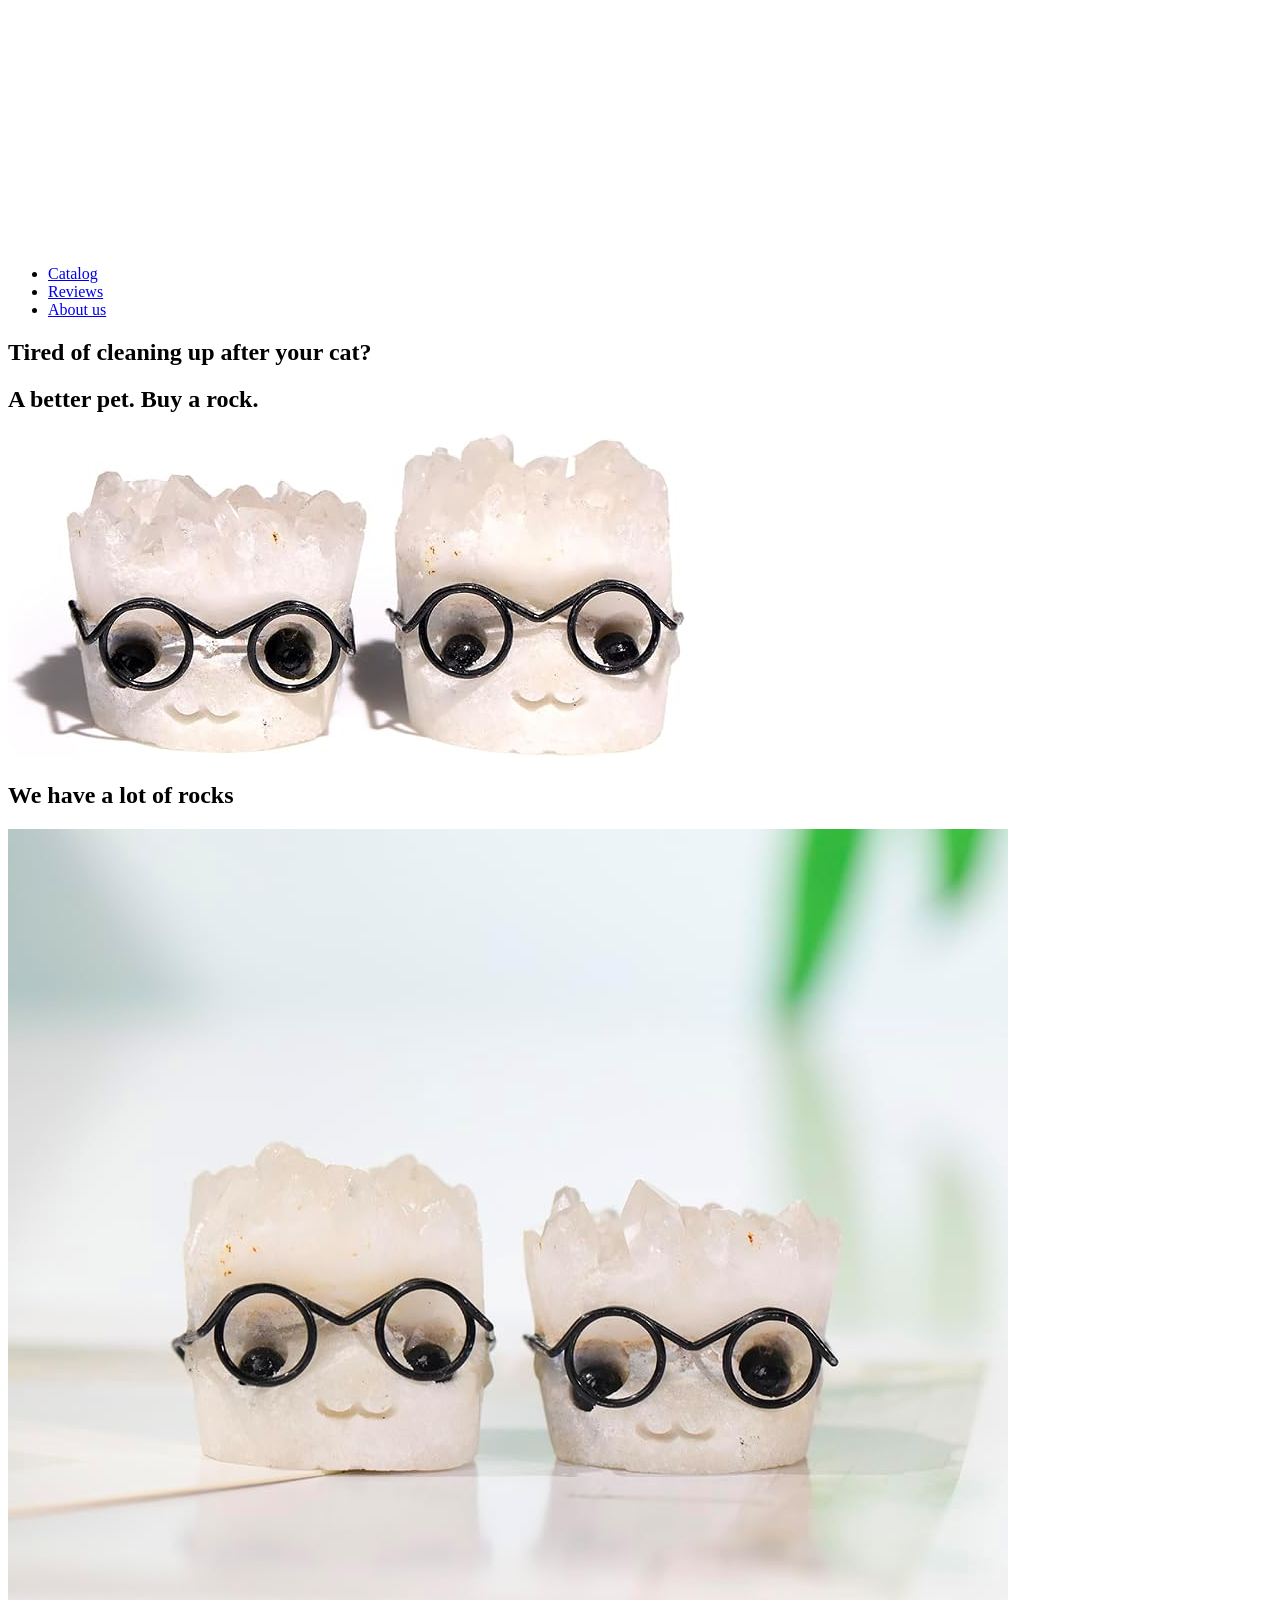
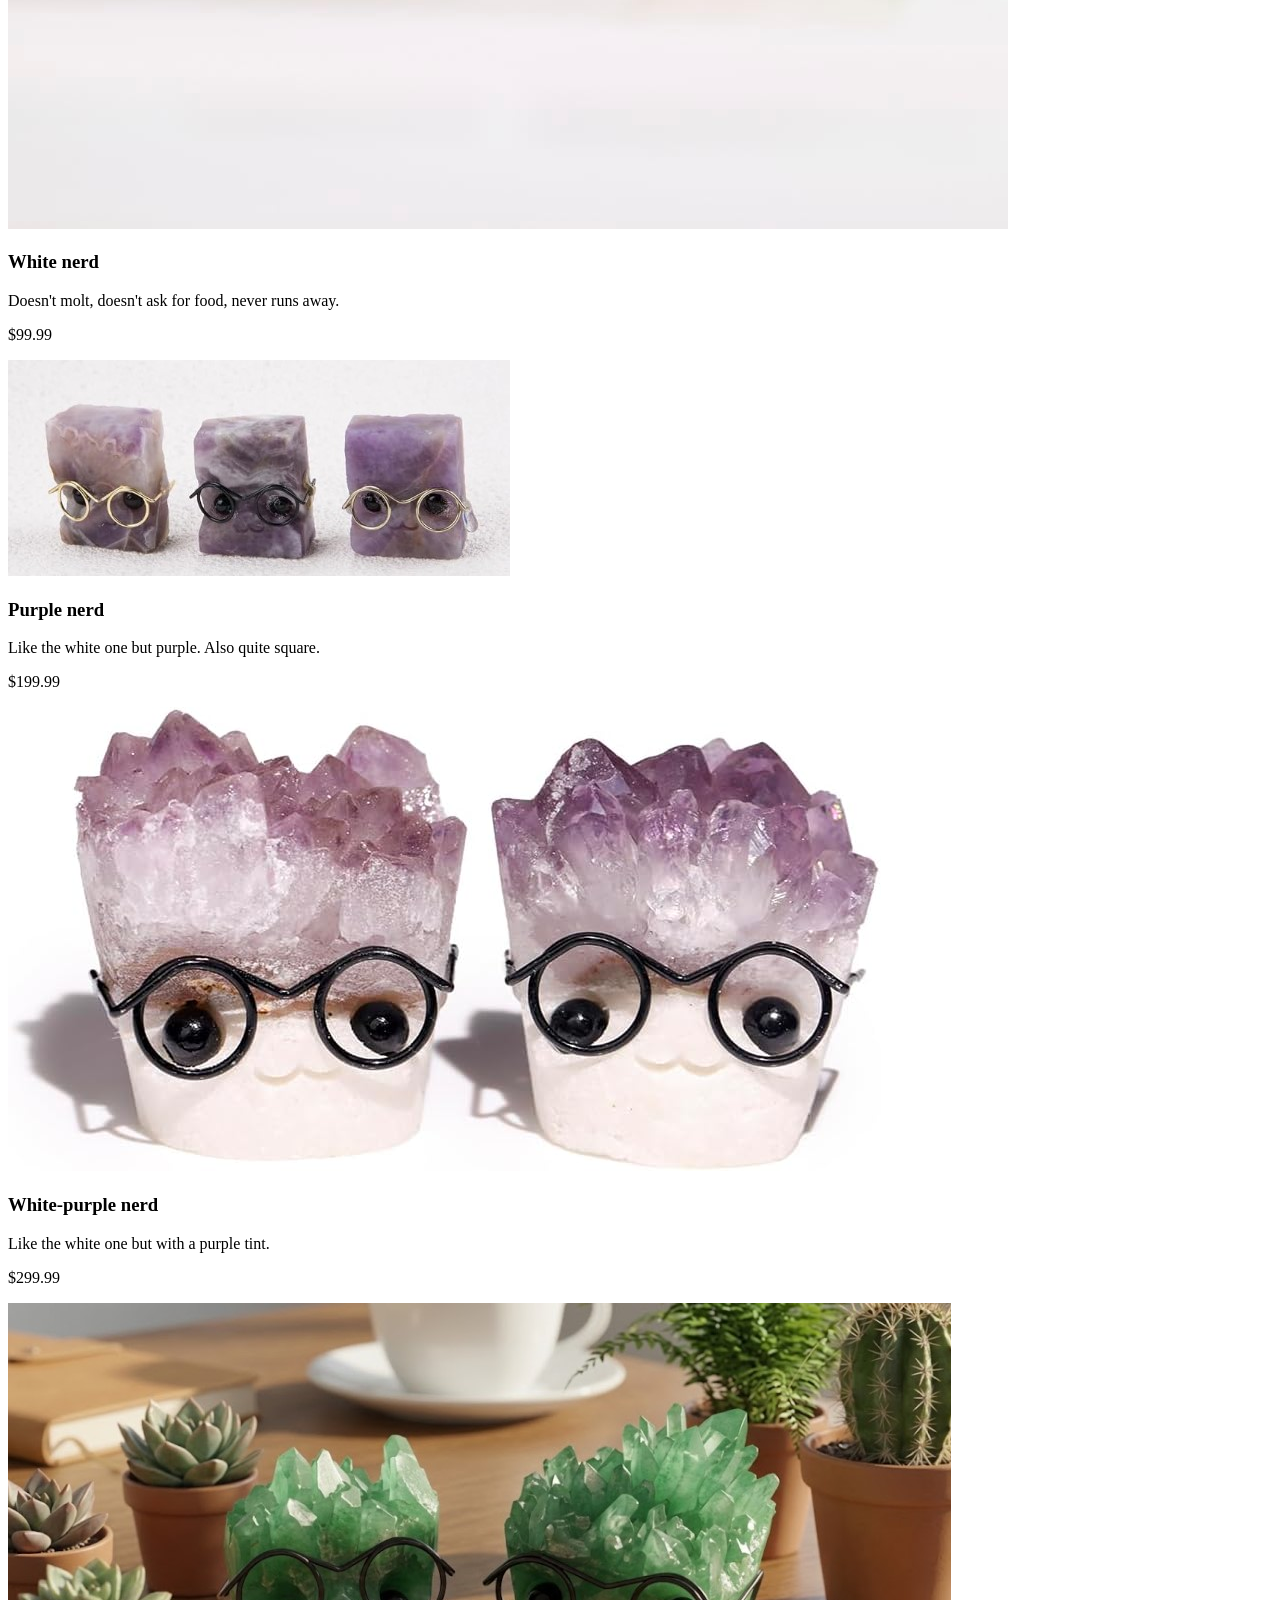
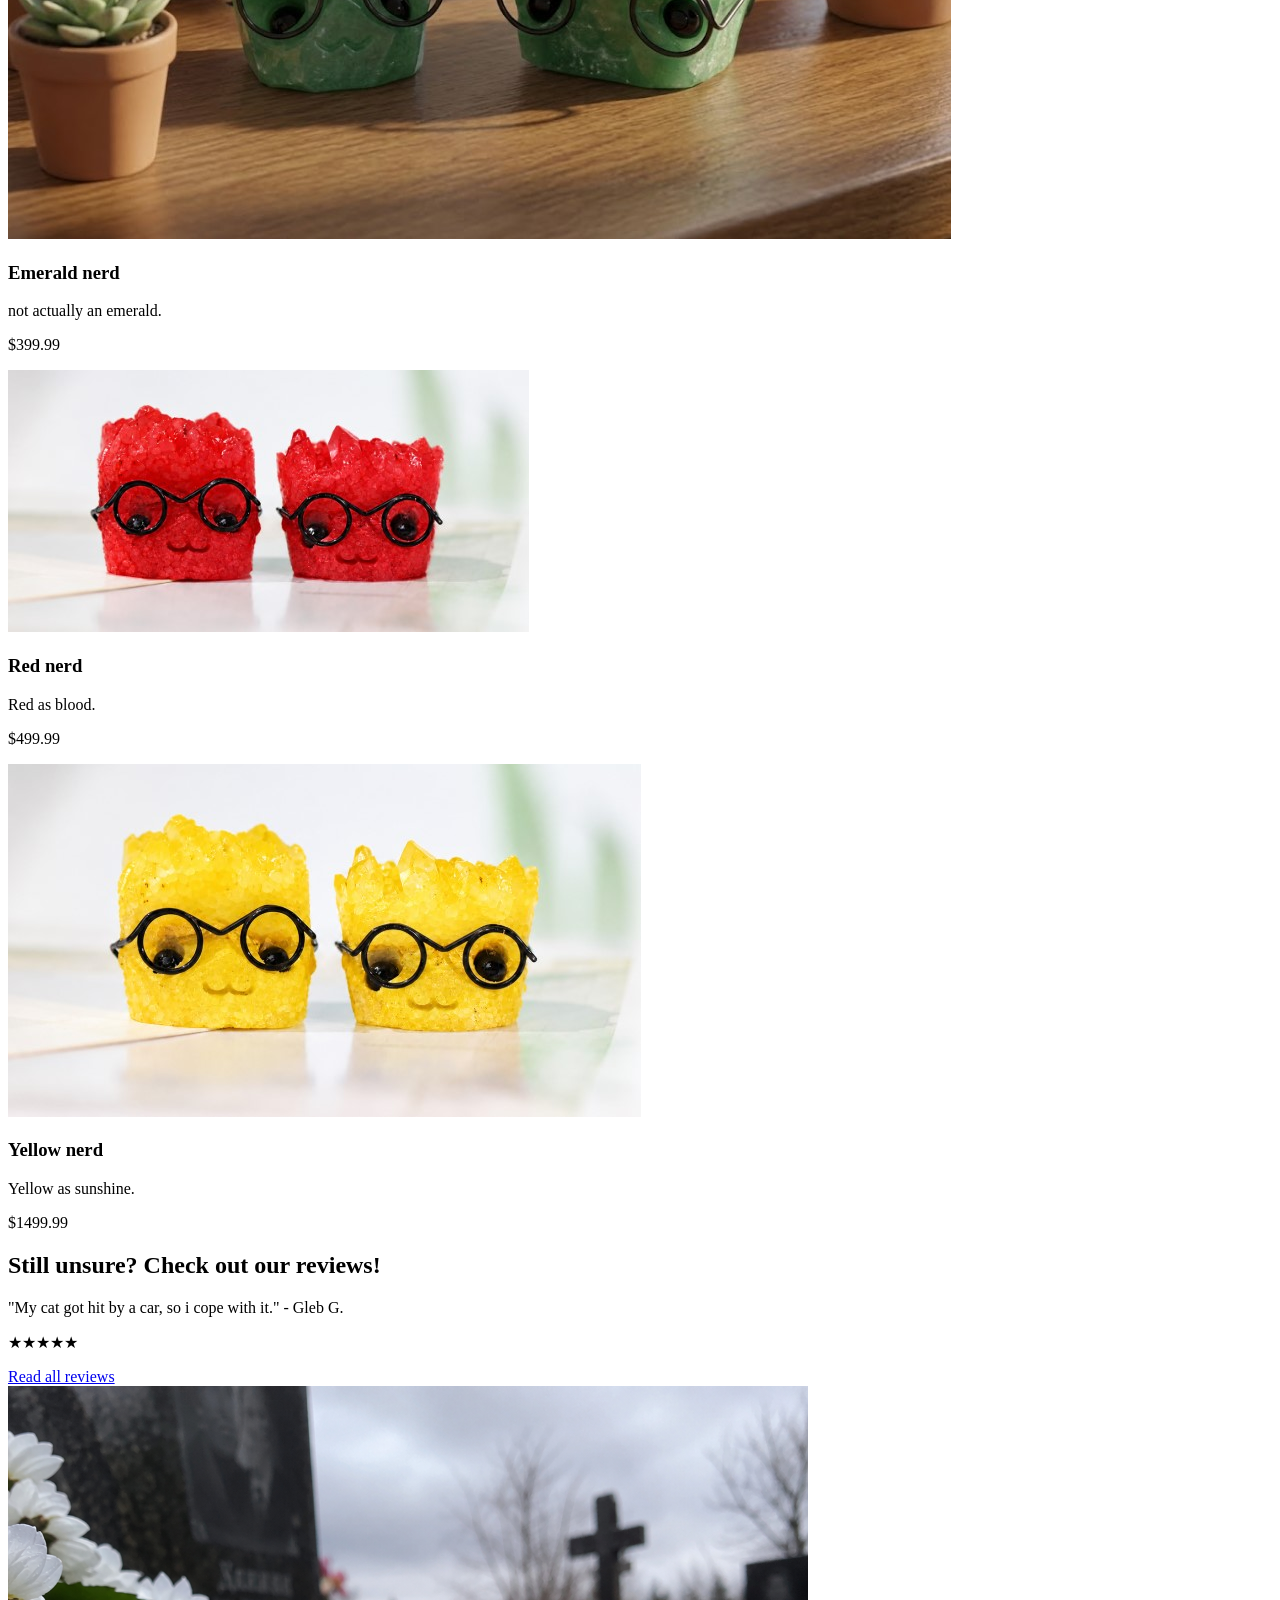
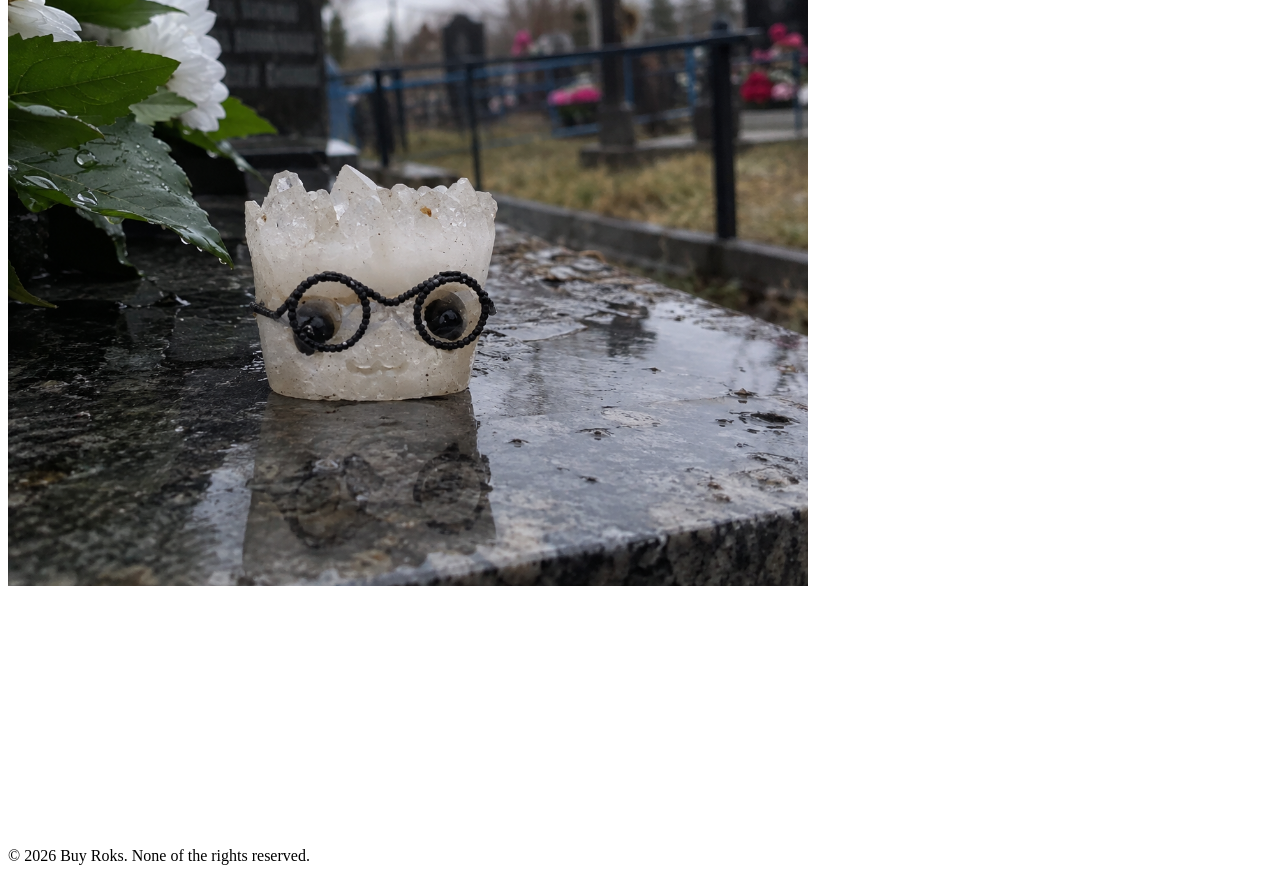
==== index.html @ 012e2db3 "Made index.html suitable for diffrent screen sizes" ====
<!DOCTYPE html>
<html lang="en">
<head>
  <meta charset="UTF-8">
  <meta name="viewport" content="width=device-width, initial-scale=1.0">
  <title>Catalog</title>
  <link rel="icon" type="image/png" href="images/logo.png">
  <link rel="stylesheet" href="css/style.css">
  <link rel="stylesheet" href="css/responsive.css">
</head>
<body>


  <header>
    <img src="images/logo.png" alt="Buy Rocks" class="logo" width="340" height="237">
    <nav>
      <ul>
        <li><a href="index.html" aria-current="page">Catalog</a></li>
        <li><a href="reviews.html">Reviews</a></li>
        <li><a href="about.html">About us</a></li>
      </ul>
    </nav>
  </header>

<main>
  <section class="hero">
  <div class="hero-text">
    
    <h1>Tired of cleaning up after your cat?</h1>  
    <h2>A better pet. Buy a rock.</h2>
  </div>
  <img src="images/1.jpg" alt="Large decorative stone on display" class="hero-photo" width="679" height="325">
</section>


<section class="catalog">

  <h2>We have a lot of rocks</h2>

  <div class="catalog-grid">

    <article class="product-card">
      <img src="images/rock-1.jpg" alt="White rock" class="product-photo" width="1000" height="1000">
      <h3>White nerd</h3>
      <p>Doesn't molt, doesn't ask for food, never runs away.</p>
      <p class="price">$99.99</p>
    </article>

    <article class="product-card">
      <img src="images/rock-2.jpg" alt="Purple rock" class="product-photo" width="502" height="216">
      <h3>Purple nerd</h3>
      <p>Like the white one but purple. Also quite square.</p>
      <p class="price">$199.99</p>
    </article>

    <article class="product-card">
      <img src="images/rock-3.jpg" alt="White-purple rock" class="product-photo" width="873" height="464">
      <h3>White-purple nerd</h3>
      <p>Like the white one but with a purple tint.</p>
      <p class="price">$299.99</p>
    </article>

    <article class="product-card">
      <img src="images/rock-4.jpg" alt="Emerald rock" class="product-photo" width="943" height="536">
      <h3>Emerald nerd</h3>
      <p>not actually an emerald.</p>
      <p class="price">$399.99</p>
    </article>

    <article class="product-card">
      <img src="images/rock-5.jpg" alt="Red rock" class="product-photo" width="521" height="262">
      <h3>Red nerd</h3>
      <p>Red as blood.</p>
      <p class="price">$499.99</p>
    </article>

    <article class="product-card">
      <img src="images/rock-6.jpg" alt="Yellow rock" class="product-photo" width="633" height="353">
      <h3>Yellow nerd</h3>
      <p>Yellow as sunshine.</p>
      <p class="price">$1499.99</p>
    </article>

  </div>
</section>


<section class="reviews-teaser">
  <div class="reviews-teaser-text">
    <h2>Still unsure? Check out our reviews!</h2>

    <p class="quote">"My cat got hit by a car, so i cope with it." - Gleb G.</p>
    <p class="stars">★★★★★</p>

    <a href="reviews.html" class="btn">Read all reviews</a>
  </div>

  <img src="images/customer.jpg" alt="Happy (kinda) customer holding a rock" class="reviews-teaser-photo" width="800" height="800">
</section>
</main>

<footer>
  <img src="images/logo.png" alt="Buy Roks" class="footer-logo" width="340" height="237">
    
  <p class="copyright">© 2026 Buy Roks. None of the rights reserved.</p>
</footer>
</body>
</html>
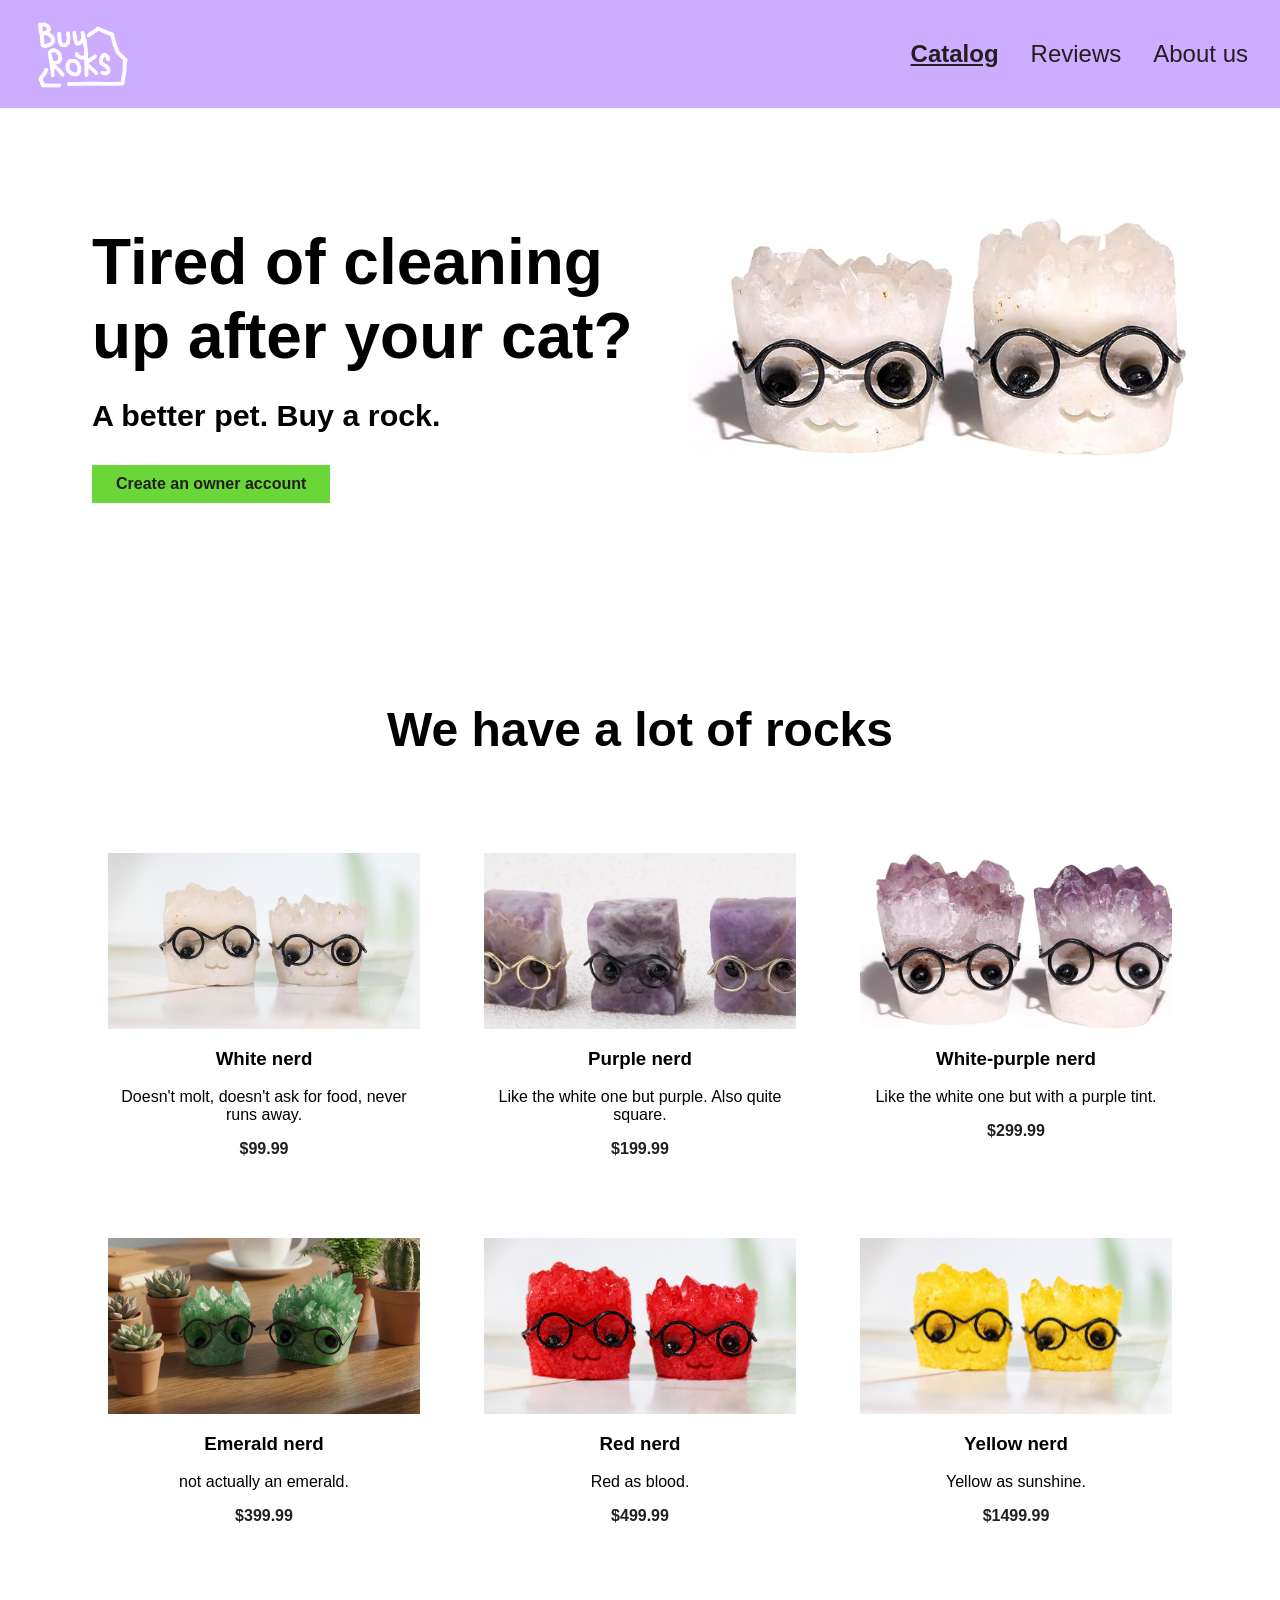
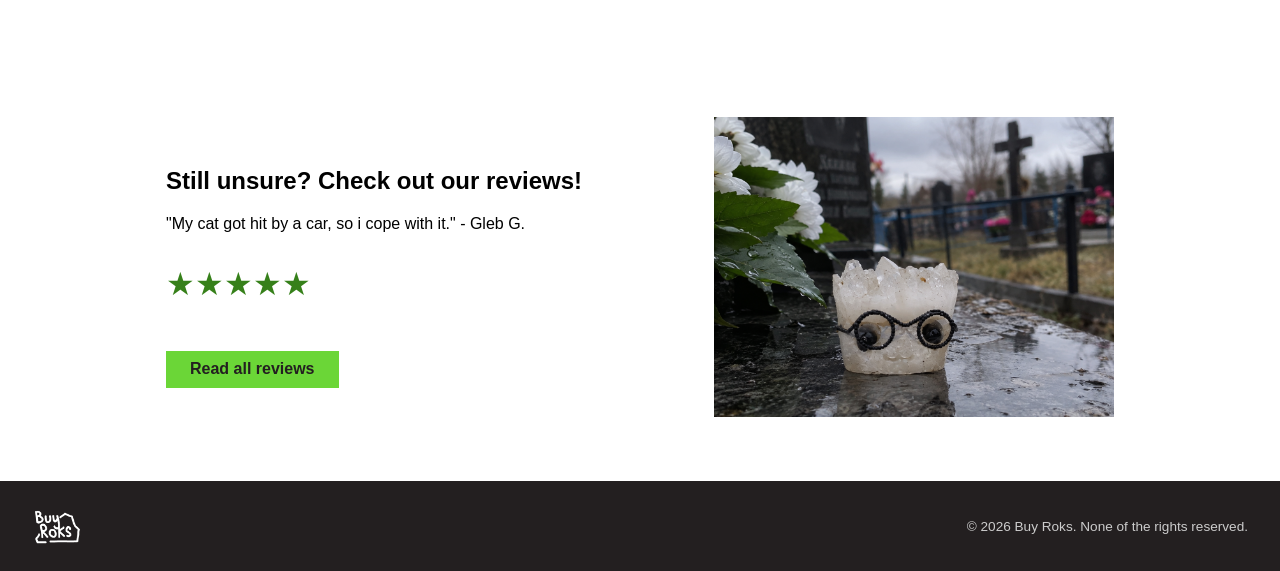
==== commit eab16066: "Added registration page" ====
--- a/index.html
+++ b/index.html
@@ -28,6 +28,7 @@
     
     <h1>Tired of cleaning up after your cat?</h1>  
     <h2>A better pet. Buy a rock.</h2>
+    <a href="register.html" class="btn">Create an owner account</a>
   </div>
   <img src="images/1.jpg" alt="Large decorative stone on display" class="hero-photo" width="679" height="325">
 </section>
--- a/css/style.css
+++ b/css/style.css
@@ -0,0 +1,483 @@
+@import url('https://fonts.googleapis.com/css2?family=Poppins:wght@400;500;600&display=swap');
+
+* {
+  box-sizing: border-box;
+}
+
+body {
+  margin: 0;
+  font-family: 'Poppins', sans-serif;
+}
+
+a:focus-visible,
+button:focus-visible,
+input:focus-visible,
+select:focus-visible,
+textarea:focus-visible,
+summary:focus-visible {
+  outline: 3px solid #231f20;
+  outline-offset: 3px;
+}
+
+img {
+  display: block;
+  max-width: 100%;
+  height: auto;
+}
+
+/* ===== Header / navigation (shared, mobile-first) ===== */
+header {
+  font-size: 1.5rem;
+  background-color: #ccadff;
+  padding: 1rem 2rem;
+  font-family: 'Poppins', sans-serif;
+  display: flex;
+  flex-direction: column;
+  flex-wrap: wrap;
+  justify-content: space-between;
+  align-items: flex-start;
+  z-index: 1000;
+}
+
+.logo {
+  height: 70px;
+  width: auto;
+}
+
+nav ul {
+  display: flex;
+  flex-direction: column;
+  list-style: none;
+  gap: 0.75rem;
+}
+
+nav a {
+  text-decoration: none;
+  color: #231f20;
+  font-weight: 500;
+}
+
+nav a:hover,
+nav a:focus {
+  color: #5a2ea6;
+  text-decoration: underline;
+}
+
+nav a.current,
+nav a[aria-current="page"] {
+  text-decoration: underline;
+  font-weight: 700;
+}
+
+/* ===== Hero (index.html) ===== */
+.hero {
+  display: flex;
+  flex-direction: column;
+  text-align: center;
+  align-items: center;
+  justify-content: center;
+  gap: 3rem;
+  max-width: 1160px;
+  margin-inline: auto;
+  padding: 4rem 2rem;
+}
+
+.hero > * {
+  min-width: 0;
+}
+
+.hero-text h1 {
+  font-size: clamp(1.8rem, 5vw, 4rem);
+  margin-bottom: 1rem;
+}
+
+.hero-text h2 {
+  font-size: clamp(1.2rem, 3vw, 1.9rem);
+  margin-bottom: 1rem;
+}
+
+.hero-photo {
+  flex: 1;
+  width: 100%;
+  max-width: 500px;
+  border-radius: 12px;
+}
+
+/* ===== Catalog (index.html) ===== */
+.catalog {
+  max-width: 1160px;
+  margin-inline: auto;
+  padding: 2rem;
+  margin-top: 4rem;
+}
+
+.catalog h2 {
+  text-align: center;
+  margin-bottom: 5rem;
+  font-size: clamp(1.8rem, 5vw, 3rem);
+}
+
+.catalog-grid {
+  display: grid;
+  grid-template-columns: 1fr;
+  gap: 2rem;
+  margin-top: 1rem;
+}
+
+.product-card {
+  background-color: #ffffff;
+  border-radius: 12px;
+  padding: 1rem;
+  text-align: center;
+}
+
+.product-photo {
+  width: 100%;
+  aspect-ratio: 16 / 9;
+  object-fit: cover;
+}
+
+.price {
+  font-weight: 600;
+  color: #231f20;
+}
+
+.buy-btn {
+  margin-top: 0.75rem;
+  padding: 0.6rem 1.5rem;
+  border: none;
+  background-color: #6bd637;
+  color: #231f20;
+  font-family: 'Poppins', sans-serif;
+  font-weight: 600;
+  cursor: pointer;
+}
+
+.buy-btn:hover,
+.buy-btn:focus {
+  background-color: #5cc42e;
+}
+
+/* ===== Reviews teaser (index.html) ===== */
+.reviews-teaser {
+  display: flex;
+  flex-direction: column;
+  text-align: center;
+  align-items: center;
+  justify-content: center;
+  gap: 3rem;
+  max-width: 1160px;
+  margin-inline: auto;
+  padding: 4rem 2rem;
+  margin-top: 4rem;
+}
+
+.reviews-teaser-text {
+  flex: 1;
+  max-width: 500px;
+}
+
+.reviews-teaser-photo {
+  flex: 1;
+  width: 100%;
+  max-width: 400px;
+  height: 300px;
+  object-fit: cover;
+}
+
+.stars {
+  color: #36801a;
+  font-size: 2rem;
+}
+
+.btn {
+  display: inline-block;
+  margin-top: 1rem;
+  padding: 0.6rem 1.5rem;
+  background-color: #6bd637;
+  color: #231f20;
+  font-weight: 600;
+  text-decoration: none;
+}
+
+.btn:hover,
+.btn:focus {
+  background-color: #5cc42e;
+}
+
+/* ===== Footer (shared) ===== */
+footer {
+  display: flex;
+  flex-direction: column;
+  text-align: center;
+  align-items: center;
+  justify-content: space-between;
+  flex-wrap: wrap;
+  gap: 1rem;
+  background-color: #231f20;
+  color: #ffffff;
+  padding: 1.5rem 2rem;
+}
+
+.footer-logo {
+  height: 35px;
+  width: auto;
+}
+
+.copyright {
+  font-size: 0.85rem;
+  color: #cccccc;
+}
+
+/* demo-result.html: footer stays at the bottom of a short page */
+.demo-page {
+  min-height: 100vh;
+  display: flex;
+  flex-direction: column;
+}
+
+.demo-page main {
+  flex: 1;
+}
+
+.demo-result-card {
+  max-width: 40rem;
+  margin-inline: auto;
+  padding: 4rem 2rem;
+  text-align: center;
+}
+
+/* ============================
+   Reviews page — page-specific
+   ============================ */
+
+.page-intro {
+  text-align: center;
+  padding: 40px 20px 10px;
+}
+
+.reviews-summary {
+  display: flex;
+  justify-content: center;
+  padding: 10px 20px 30px;
+}
+
+.summary-box {
+  display: flex;
+  flex-direction: column;
+  align-items: center;
+  gap: 4px;
+}
+
+.big-number {
+  font-size: 2.5rem;
+  font-weight: bold;
+  color: #6bd637;
+}
+
+/* Override the shared .stars size when it's used inside a review card */
+.review-header .stars {
+  font-size: 1rem;
+  letter-spacing: 2px;
+}
+
+/* Reviews grid — CSS Grid, mobile-first (1 column).
+   48rem/64rem breakpoints live in responsive.css */
+.reviews-grid {
+  display: grid;
+  grid-template-columns: minmax(0, 1fr);
+  gap: 20px;
+  max-width: 1160px;
+  margin: 0 auto;
+  padding: 20px 40px 40px;
+}
+
+.review-card {
+  background: #fff;
+  border-radius: 10px;
+  padding: 18px;
+  box-shadow: 0 2px 6px rgba(0, 0, 0, 0.08);
+  display: flex;
+  flex-direction: column;
+  gap: 10px;
+}
+
+.review-header {
+  display: flex;
+  align-items: center;
+  gap: 10px;
+}
+
+.avatar {
+  width: 42px;
+  height: 42px;
+  border-radius: 50%;
+  background: #ccadff;
+  color: #fff;
+  display: flex;
+  align-items: center;
+  justify-content: center;
+  font-weight: bold;
+  flex-shrink: 0;
+}
+
+.review-header h2 {
+  font-size: 1rem;
+  margin: 0;
+}
+
+.review-card p {
+  flex: 1;
+  font-size: 0.95rem;
+  line-height: 1.4;
+}
+
+/* Photo attached to the review — kept uncropped on purpose,
+   since the photo itself is evidence of the item received */
+.review-photo {
+  width: 100%;
+  height: auto;
+  display: block;
+  border-radius: 8px;
+}
+
+.review-date {
+  font-size: 0.8rem;
+  color: #999;
+}
+
+/* Replacement showcase — CSS Grid, mobile-first (1 column).
+   48rem breakpoint lives in responsive.css */
+.replacement-showcase {
+  text-align: center;
+  max-width: 1160px;
+  margin: 0 auto;
+  padding: 20px 40px 40px;
+}
+
+.replacement-showcase p {
+  color: #666;
+  margin-bottom: 24px;
+}
+
+.showcase-grid {
+  display: grid;
+  grid-template-columns: minmax(0, 1fr);
+  gap: 20px;
+  max-width: 700px;
+  margin: 0 auto;
+}
+
+.showcase-grid figure {
+  margin: 0;
+  background: #fff;
+  border-radius: 10px;
+  overflow: hidden;
+  box-shadow: 0 2px 6px rgba(0, 0, 0, 0.08);
+}
+
+.showcase-grid .card-image {
+  width: 100%;
+  aspect-ratio: 4 / 3;
+  object-fit: cover;
+  display: block;
+}
+
+.showcase-grid figcaption {
+  padding: 12px;
+  font-size: 0.9rem;
+}
+
+/* ===== FAQ (native, no JavaScript) ===== */
+.faq {
+  padding-block: 1.25rem 2.5rem;
+  max-width: 44rem;
+  margin-inline: auto;
+}
+
+.faq details {
+  background: #fff;
+  border-radius: 10px;
+  padding: 0.9rem 1.1rem;
+  margin-bottom: 0.75rem;
+  box-shadow: 0 2px 6px rgba(0, 0, 0, 0.06);
+  transition: all 0.2s ease;
+}
+
+.faq details[open] {
+  padding-bottom: 1.2rem;
+}
+
+.faq summary {
+  font-weight: 600;
+  cursor: pointer;
+  user-select: none;
+  outline: none;
+}
+
+.faq summary::marker {
+  color: #6bd637;
+}
+
+.faq p {
+  margin: 0.6rem 0 0;
+  color: #444;
+}
+
+/* ===== Leave-a-review demo form ===== */
+.leave-review {
+  max-width: 500px;
+  margin: 0 auto 50px;
+  padding: 0 20px;
+}
+
+.demo-note {
+  background: #fff6e0;
+  border: 1px solid #e6cf8e;
+  border-radius: 8px;
+  padding: 0.75rem 1rem;
+  font-size: 0.9rem;
+  margin-bottom: 1rem;
+}
+
+.form-row {
+  display: flex;
+  flex-direction: column;
+  margin-bottom: 14px;
+}
+
+.form-row label {
+  margin-bottom: 6px;
+  font-weight: bold;
+  font-size: 0.9rem;
+}
+
+.form-row input,
+.form-row select,
+.form-row textarea {
+  width: 100%;
+  box-sizing: border-box;
+  padding: 8px;
+  border: 1px solid #ccc;
+  border-radius: 6px;
+  font: inherit;
+}
+
+.leave-review button {
+  margin-top: 0.5rem;
+  padding: 0.6rem 1.5rem;
+  border: none;
+  background-color: #6bd637;
+  color: #231f20;
+  font-family: 'Poppins', sans-serif;
+  font-weight: 600;
+  cursor: pointer;
+}
+
+.leave-review button:hover {
+  background: #b38fe6;
+}
+.step-icon {
+  font-size: 2.5rem;
+  margin-bottom: 0.5rem;
+}
--- a/css/responsive.css
+++ b/css/responsive.css
@@ -0,0 +1,52 @@
+@media (min-width: 30rem) {
+  header {
+    position: sticky;
+    top: 0;
+    flex-direction: row;
+    align-items: center;
+  }
+
+  nav ul {
+    flex-direction: row;
+    gap: 2rem;
+  }
+
+  footer {
+    flex-direction: row;
+    text-align: left;
+  }
+}
+
+@media (min-width: 48rem) {
+  .hero,
+  .reviews-teaser {
+    flex-direction: row;
+    text-align: left;
+  }
+
+  .hero > * {
+    flex: 1;
+  }
+
+  .catalog-grid {
+    grid-template-columns: repeat(2, 1fr);
+  }
+
+  .reviews-grid {
+    grid-template-columns: repeat(2, minmax(0, 1fr));
+  }
+
+  .showcase-grid {
+    grid-template-columns: repeat(2, minmax(0, 1fr));
+  }
+}
+
+@media (min-width: 64rem) {
+  .catalog-grid {
+    grid-template-columns: repeat(3, 1fr);
+  }
+
+  .reviews-grid {
+    grid-template-columns: repeat(3, minmax(0, 1fr));
+  }
+}
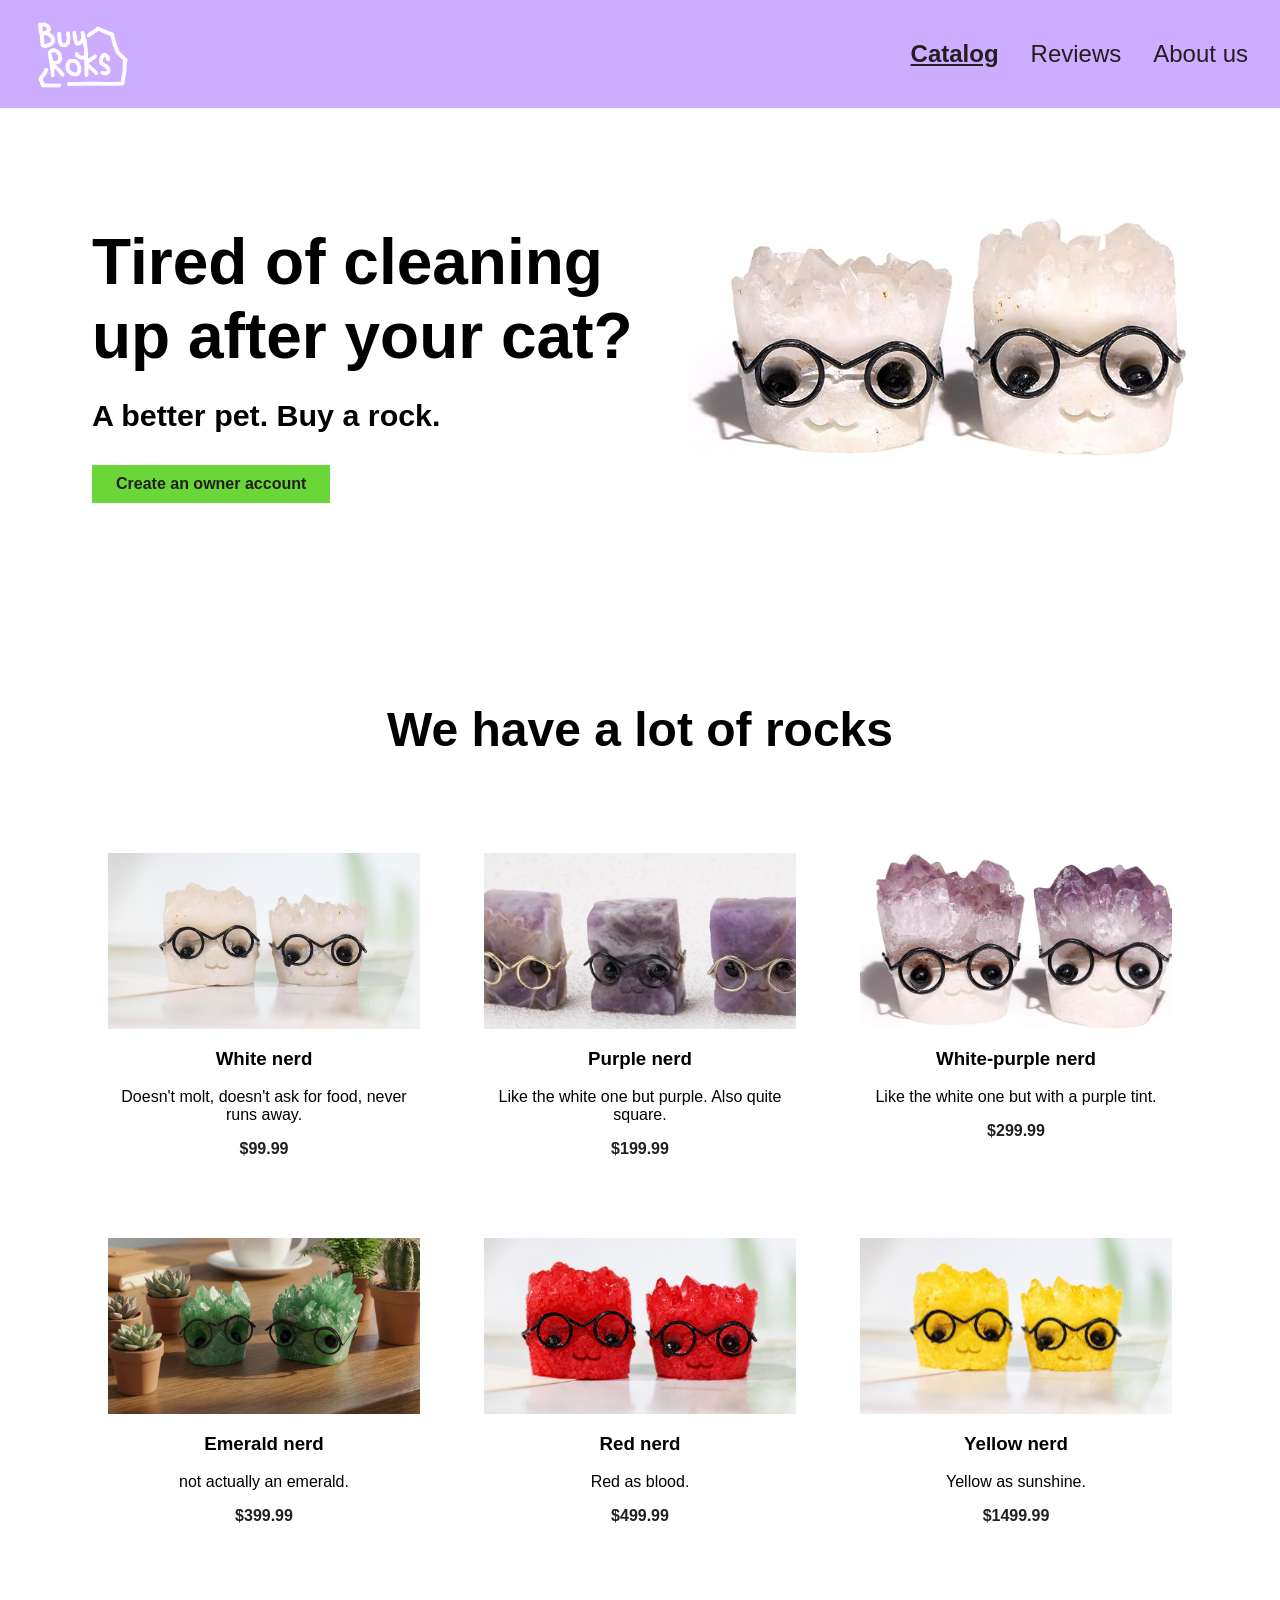
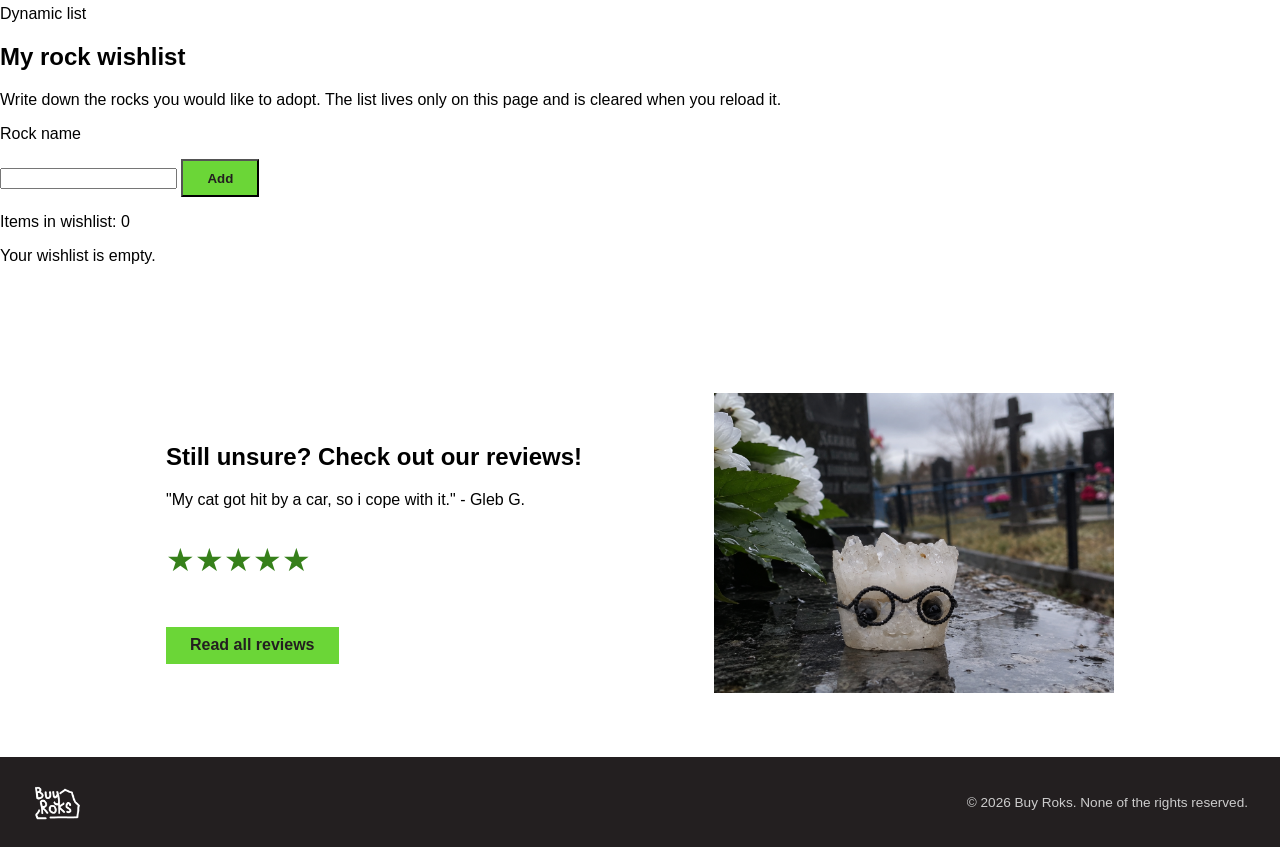
==== commit 6a314d62: "Add files via upload" ====
--- a/index.html
+++ b/index.html
@@ -7,6 +7,8 @@
   <link rel="icon" type="image/png" href="images/logo.png">
   <link rel="stylesheet" href="css/style.css">
   <link rel="stylesheet" href="css/responsive.css">
+  <link rel="stylesheet" href="css/wishlist.css">
+  <script src="js/wishlist.js" defer></script>
 </head>
 <body>
 
@@ -86,6 +88,26 @@
 </section>
 
 
+<section class="wishlist" aria-labelledby="wishlist-title">
+  <p class="wishlist-tag">Dynamic list</p>
+  <h2 id="wishlist-title">My rock wishlist</h2>
+  <p class="wishlist-intro">Write down the rocks you would like to adopt. The list lives only on this page and is cleared when you reload it.</p>
+
+  <form id="wishlist-form" class="wishlist-form">
+    <label for="wishlist-input">Rock name</label>
+    <div class="wishlist-row">
+      <input type="text" id="wishlist-input" maxlength="60" autocomplete="off" aria-describedby="wishlist-error">
+      <button type="submit" class="btn">Add</button>
+    </div>
+    <p id="wishlist-error" class="wishlist-error" hidden>Please type a rock name first.</p>
+  </form>
+
+  <p id="wishlist-count" class="wishlist-count" aria-live="polite">Items in wishlist: 0</p>
+  <ul id="wishlist-list" class="wishlist-list"></ul>
+  <p id="wishlist-empty" class="wishlist-empty">Your wishlist is empty.</p>
+</section>
+
+
 <section class="reviews-teaser">
   <div class="reviews-teaser-text">
     <h2>Still unsure? Check out our reviews!</h2>
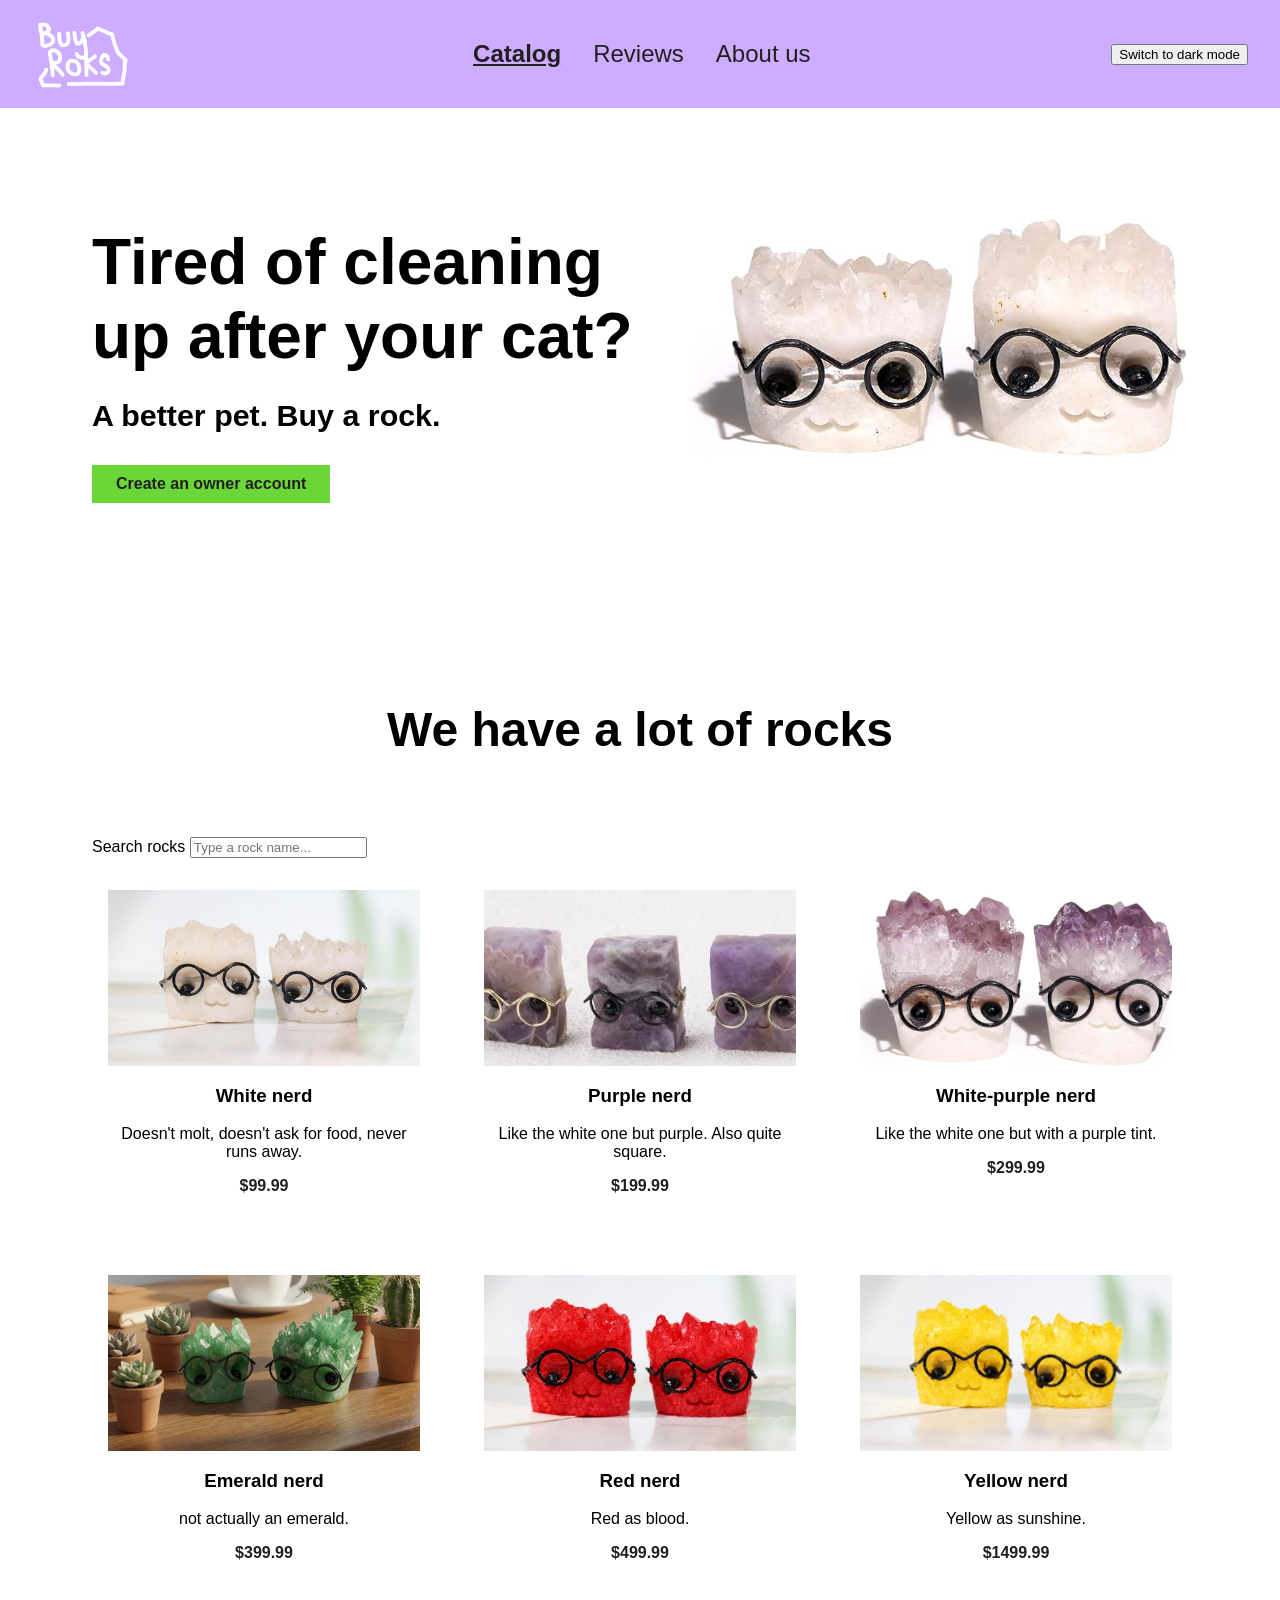
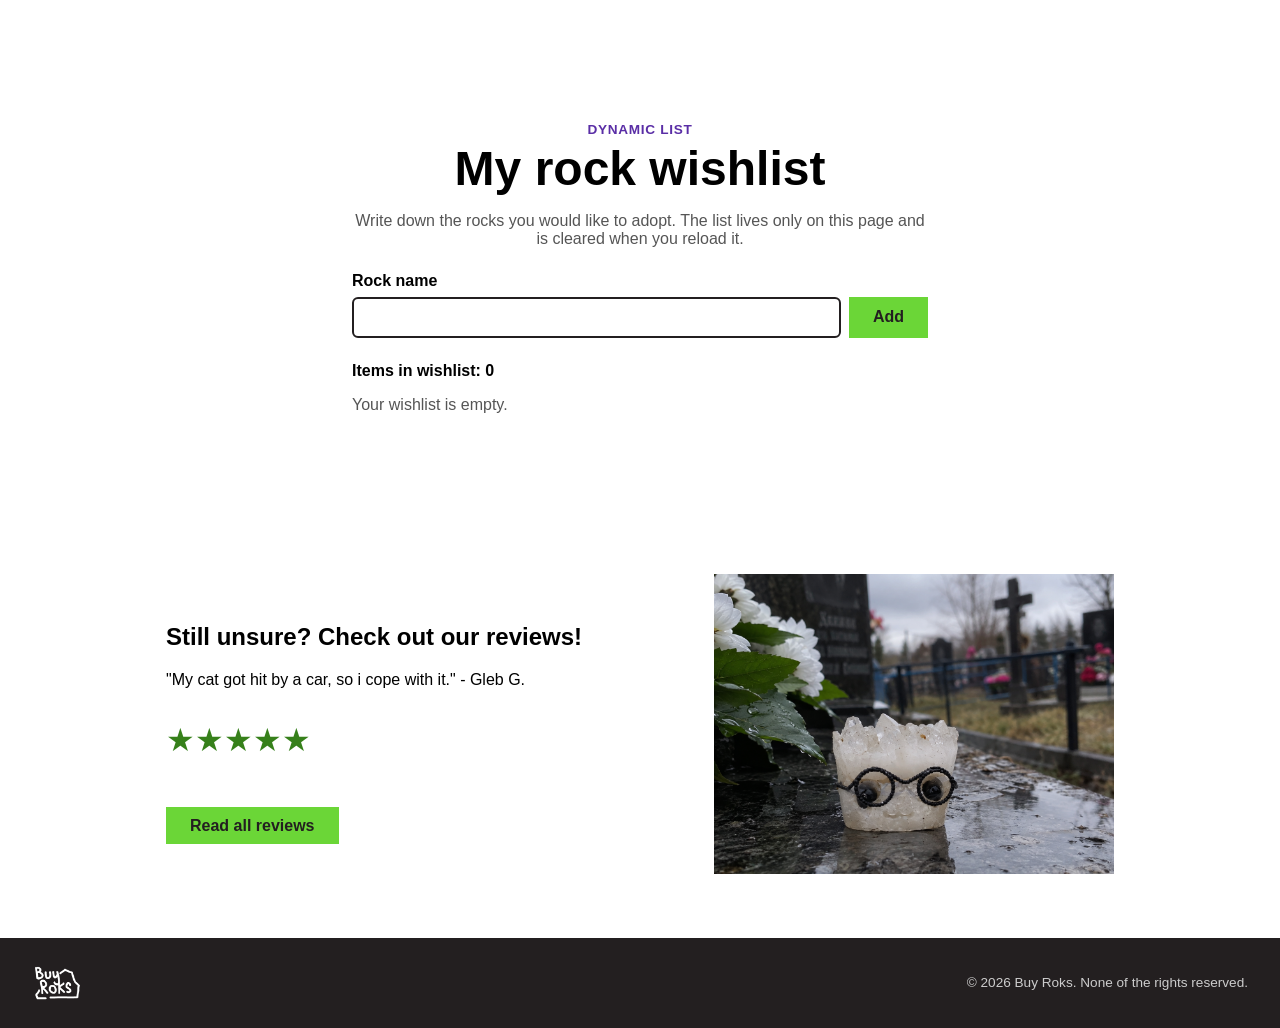
==== commit fb610560: "Update index.html" ====
--- a/index.html
+++ b/index.html
@@ -9,6 +9,8 @@
   <link rel="stylesheet" href="css/responsive.css">
   <link rel="stylesheet" href="css/wishlist.css">
   <script src="js/wishlist.js" defer></script>
+  <script src="js/search.js" defer></script>
+  <script src="js/theme.js" defer></script>
 </head>
 <body>
 
@@ -22,6 +24,7 @@
         <li><a href="about.html">About us</a></li>
       </ul>
     </nav>
+    <button id="theme-toggle" type="button">Switch to dark mode</button>
   </header>
 
 <main>
@@ -39,6 +42,13 @@
 <section class="catalog">
 
   <h2>We have a lot of rocks</h2>
+
+  <div class="search-section">
+     <label for="search">Search rocks</label>
+     <input type="text" id="search" autocomplete="off" placeholder="Type a rock name...">
+     <p id="result-count" aria-live="polite"></p>
+     <p id="no-results" hidden>No results found</p>
+  </div>
 
   <div class="catalog-grid">
 
--- a/css/wishlist.css
+++ b/css/wishlist.css
@@ -0,0 +1,111 @@
+.wishlist {
+  max-width: 40rem;
+  margin: 4rem auto 0;
+  padding: 2rem;
+}
+
+.wishlist-tag {
+  text-align: center;
+  font-size: 0.85rem;
+  font-weight: 600;
+  text-transform: uppercase;
+  letter-spacing: 0.05em;
+  color: #5a2ea6;
+  margin: 0;
+}
+
+.wishlist h2 {
+  text-align: center;
+  font-size: clamp(1.8rem, 5vw, 3rem);
+  margin: 0.25rem 0 0.5rem;
+}
+
+.wishlist-intro {
+  text-align: center;
+  color: #555555;
+  margin-bottom: 1.5rem;
+}
+
+.wishlist-form label {
+  display: block;
+  font-weight: 600;
+  margin-bottom: 0.4rem;
+}
+
+.wishlist-row {
+  display: flex;
+  gap: 0.5rem;
+}
+
+.wishlist-row input {
+  flex: 1;
+  min-width: 0;
+  font: inherit;
+  padding: 0.6rem 0.8rem;
+  border: 2px solid #231f20;
+  border-radius: 6px;
+}
+
+.wishlist-row .btn {
+  margin-top: 0;
+  border: none;
+  font-family: inherit;
+  font-size: 1rem;
+  cursor: pointer;
+}
+
+.wishlist-error {
+  color: #b3261e;
+  font-weight: 600;
+  margin: 0.5rem 0 0;
+}
+
+.wishlist-count {
+  font-weight: 600;
+  margin: 1.5rem 0 0.5rem;
+}
+
+.wishlist-list {
+  list-style: none;
+  padding: 0;
+  margin: 0 0 0.5rem;
+  display: flex;
+  flex-direction: column;
+  gap: 0.5rem;
+}
+
+.wishlist-item {
+  display: flex;
+  align-items: center;
+  justify-content: space-between;
+  gap: 1rem;
+  background-color: #ffffff;
+  border: 1px solid #e3dcef;
+  border-radius: 8px;
+  padding: 0.6rem 0.9rem;
+}
+
+.wishlist-item span {
+  overflow-wrap: anywhere;
+}
+
+.wishlist-remove {
+  flex-shrink: 0;
+  font: inherit;
+  font-size: 0.9rem;
+  font-weight: 600;
+  padding: 0.35rem 0.8rem;
+  background-color: transparent;
+  color: #231f20;
+  border: 2px solid #231f20;
+  cursor: pointer;
+}
+
+.wishlist-remove:hover {
+  background-color: #ccadff;
+}
+
+.wishlist-empty {
+  color: #555555;
+  margin: 0;
+}
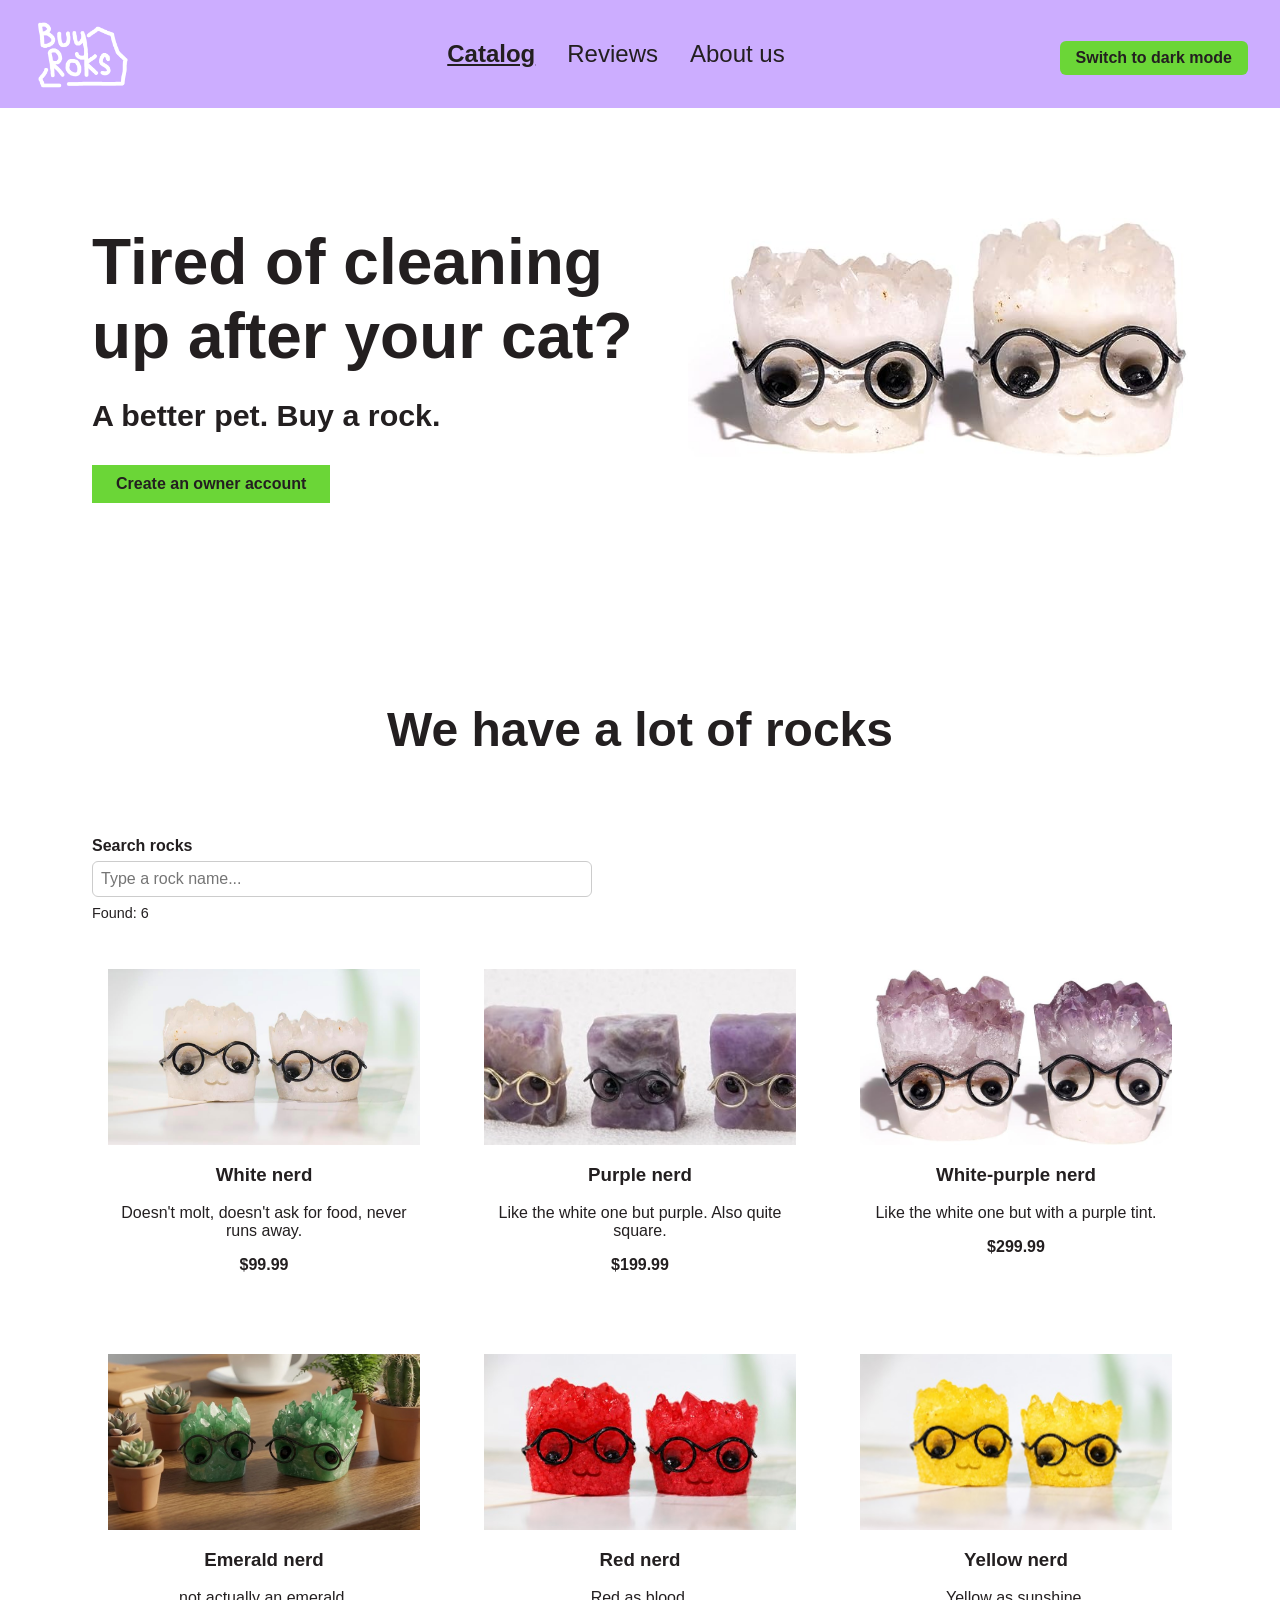
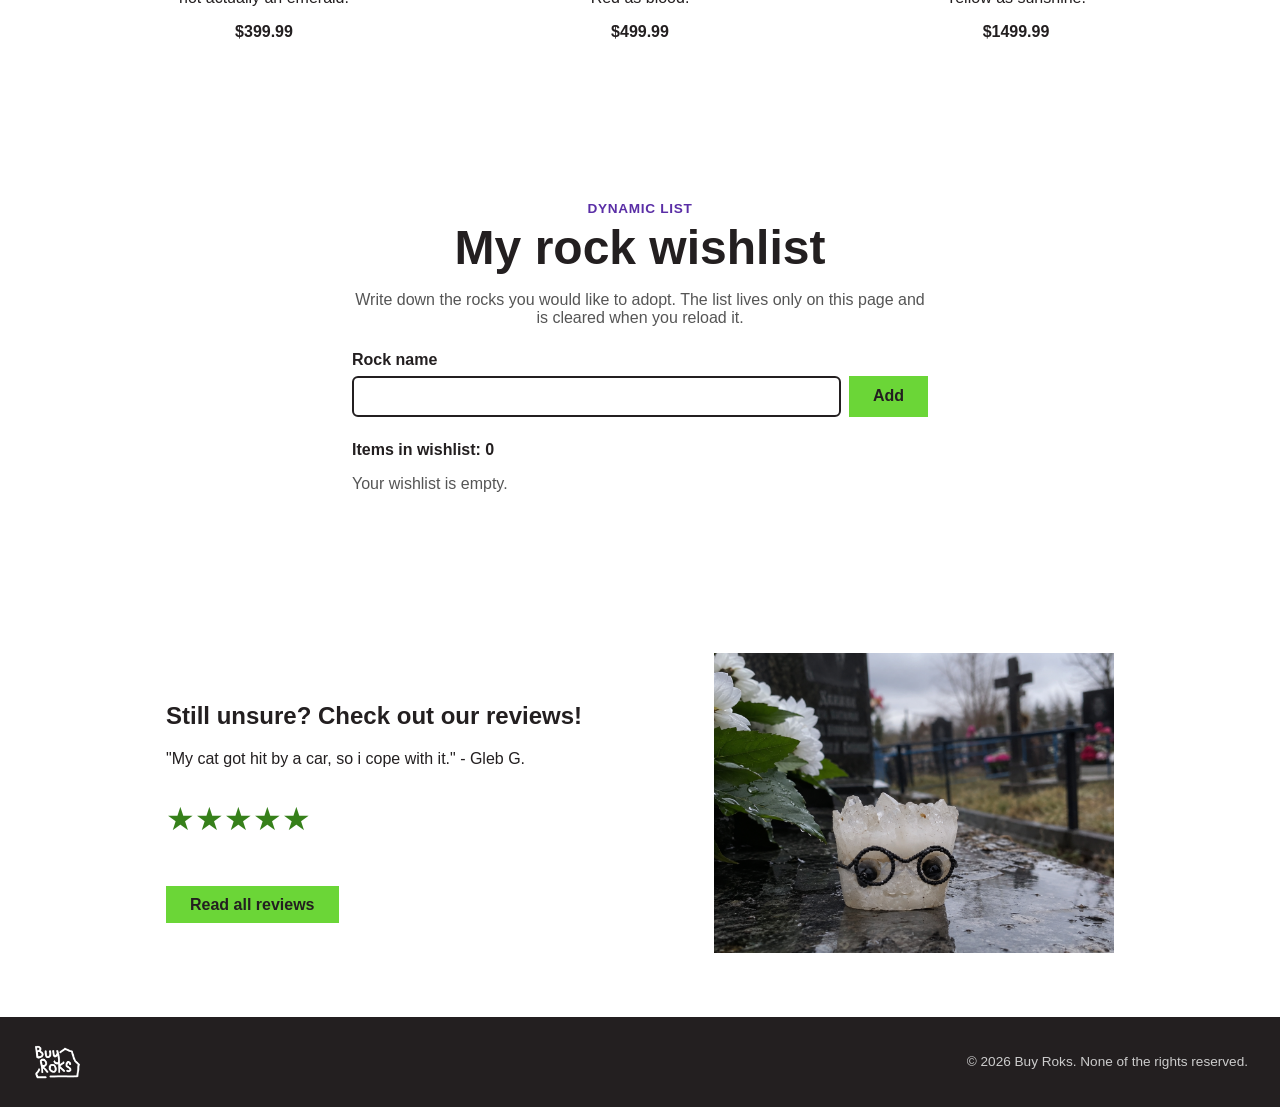
==== commit 355e263b: "Add files via upload" ====
--- a/index.html
+++ b/index.html
@@ -8,6 +8,7 @@
   <link rel="stylesheet" href="css/style.css">
   <link rel="stylesheet" href="css/responsive.css">
   <link rel="stylesheet" href="css/wishlist.css">
+  <script src="https://code.jquery.com/jquery-3.7.1.min.js" integrity="sha256-/JqT3SQfawRcv/BIHPThkBvs0OEvtFFmqPF/lYI/Cxo=" crossorigin="anonymous"></script>
   <script src="js/wishlist.js" defer></script>
   <script src="js/search.js" defer></script>
   <script src="js/theme.js" defer></script>
--- a/css/style.css
+++ b/css/style.css
@@ -481,3 +481,193 @@
   font-size: 2.5rem;
   margin-bottom: 0.5rem;
 }
+
+body {
+  background-color: #ffffff;
+  color: #231f20;
+}
+
+body.dark {
+  background-color: #121212;
+  color: #f1f1f1;
+}
+
+body.dark header {
+  background-color: #2a2140;
+}
+
+body.dark nav a {
+  color: #f1f1f1;
+}
+
+body.dark nav a:hover,
+body.dark nav a:focus {
+  color: #ccadff;
+}
+
+body.dark .product-card,
+body.dark .review-card,
+body.dark .showcase-grid figure,
+body.dark .faq details {
+  background-color: #1e1e1e;
+  color: #f1f1f1;
+  box-shadow: 0 2px 6px rgba(0, 0, 0, 0.5);
+}
+
+body.dark .price {
+  color: #f1f1f1;
+}
+
+body.dark .faq p,
+body.dark .replacement-showcase p {
+  color: #cccccc;
+}
+
+body.dark .review-date {
+  color: #aaaaaa;
+}
+
+body.dark .demo-note {
+  background: #3a3320;
+  border-color: #7a6a30;
+  color: #f1f1f1;
+}
+
+body.dark .form-row input,
+body.dark .form-row select,
+body.dark .form-row textarea {
+  background-color: #1e1e1e;
+  color: #f1f1f1;
+  border-color: #555555;
+}
+
+body.dark a:focus-visible,
+body.dark button:focus-visible,
+body.dark input:focus-visible,
+body.dark select:focus-visible,
+body.dark textarea:focus-visible,
+body.dark summary:focus-visible {
+  outline-color: #ffffff;
+}
+
+#theme-toggle {
+  margin-top: 0.5rem;
+  padding: 0.5rem 1rem;
+  border: none;
+  border-radius: 6px;
+  background-color: #6bd637;
+  color: #231f20;
+  font-family: 'Poppins', sans-serif;
+  font-weight: 600;
+  font-size: 1rem;
+  cursor: pointer;
+}
+
+#theme-toggle:hover {
+  background-color: #5cc42e;
+}
+
+[hidden] {
+  display: none !important;
+}
+
+.search-section {
+  margin-bottom: 2rem;
+}
+
+.search-section label {
+  display: block;
+  margin-bottom: 6px;
+  font-weight: 600;
+}
+
+.search-section input {
+  width: 100%;
+  max-width: 500px;
+  padding: 8px;
+  border: 1px solid #cccccc;
+  border-radius: 6px;
+  font: inherit;
+}
+
+#result-count {
+  margin-top: 0.5rem;
+  font-size: 0.9rem;
+}
+
+#no-results {
+  text-align: center;
+  font-weight: 600;
+  margin: 1.5rem 0;
+}
+
+body.dark .search-section input {
+  background-color: #1e1e1e;
+  color: #f1f1f1;
+  border-color: #555555;
+}
+body.dark main a:not(.btn) {
+  color: #8ab4f8;
+}
+
+body.dark .text-muted,
+body.dark .form-text,
+body.dark .wishlist-intro,
+body.dark .wishlist-empty {
+  color: #bbbbbb !important;
+}
+
+body.dark .hero-text p {
+  color: #dddddd !important;
+}
+
+body.dark .bg-light,
+body.dark .card {
+  background-color: #1e1e1e !important;
+  color: #f1f1f1;
+  border-color: #333333 !important;
+}
+
+body.dark .btn-light {
+  background-color: #2c2c2c;
+  color: #f1f1f1;
+  border-color: #444444;
+}
+
+body.dark .register-form {
+  background: #1e1e1e;
+}
+
+body.dark .btn-reset {
+  border-color: #f1f1f1;
+  color: #f1f1f1;
+}
+
+body.dark .btn-reset:hover,
+body.dark .btn-reset:focus {
+  background-color: #333333;
+  color: #f1f1f1;
+}
+
+body.dark .wishlist-item {
+  background-color: #1e1e1e;
+  border-color: #333333;
+}
+
+body.dark .wishlist-tag {
+  color: #ccadff;
+}
+
+body.dark .wishlist-remove {
+  color: #f1f1f1;
+  border-color: #f1f1f1;
+}
+
+body.dark .wishlist-remove:hover {
+  background-color: #ccadff;
+  color: #231f20;
+}
+
+body.dark .wishlist-error {
+  color: #ff8a80;
+}
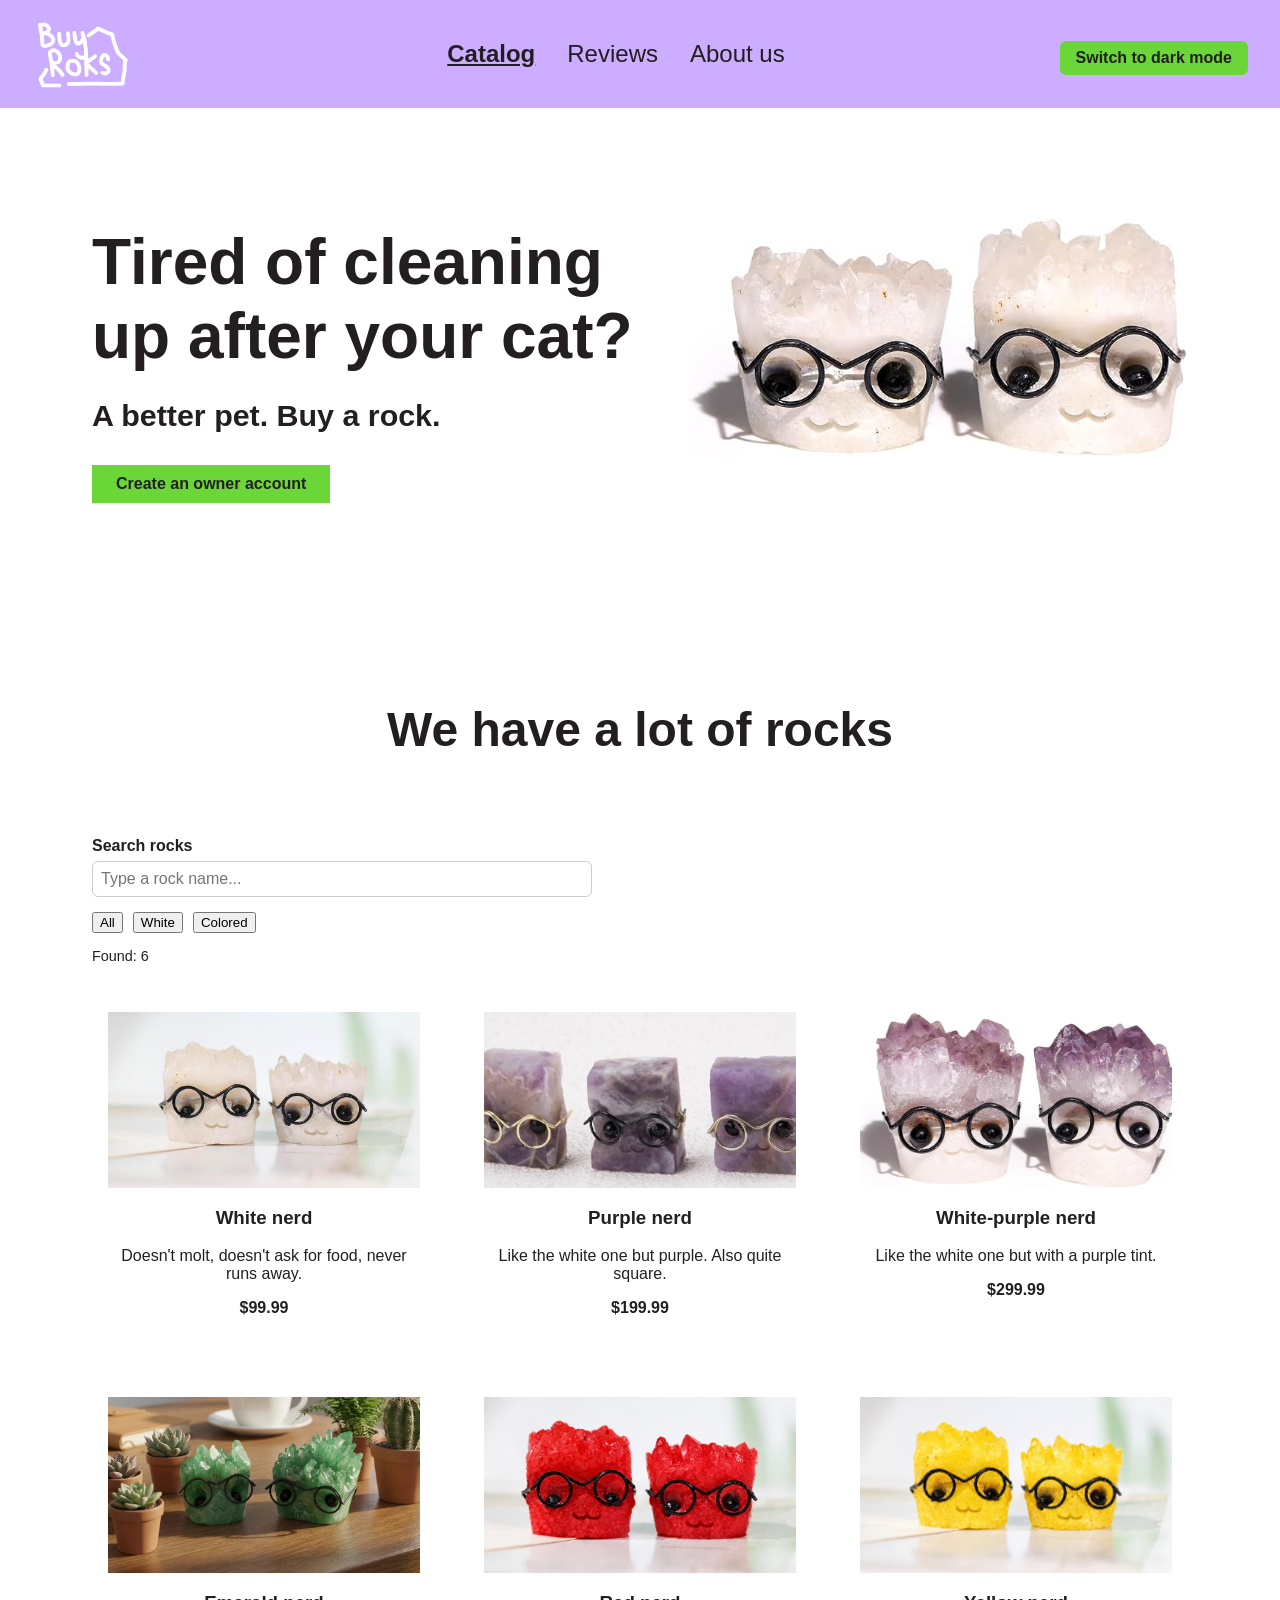
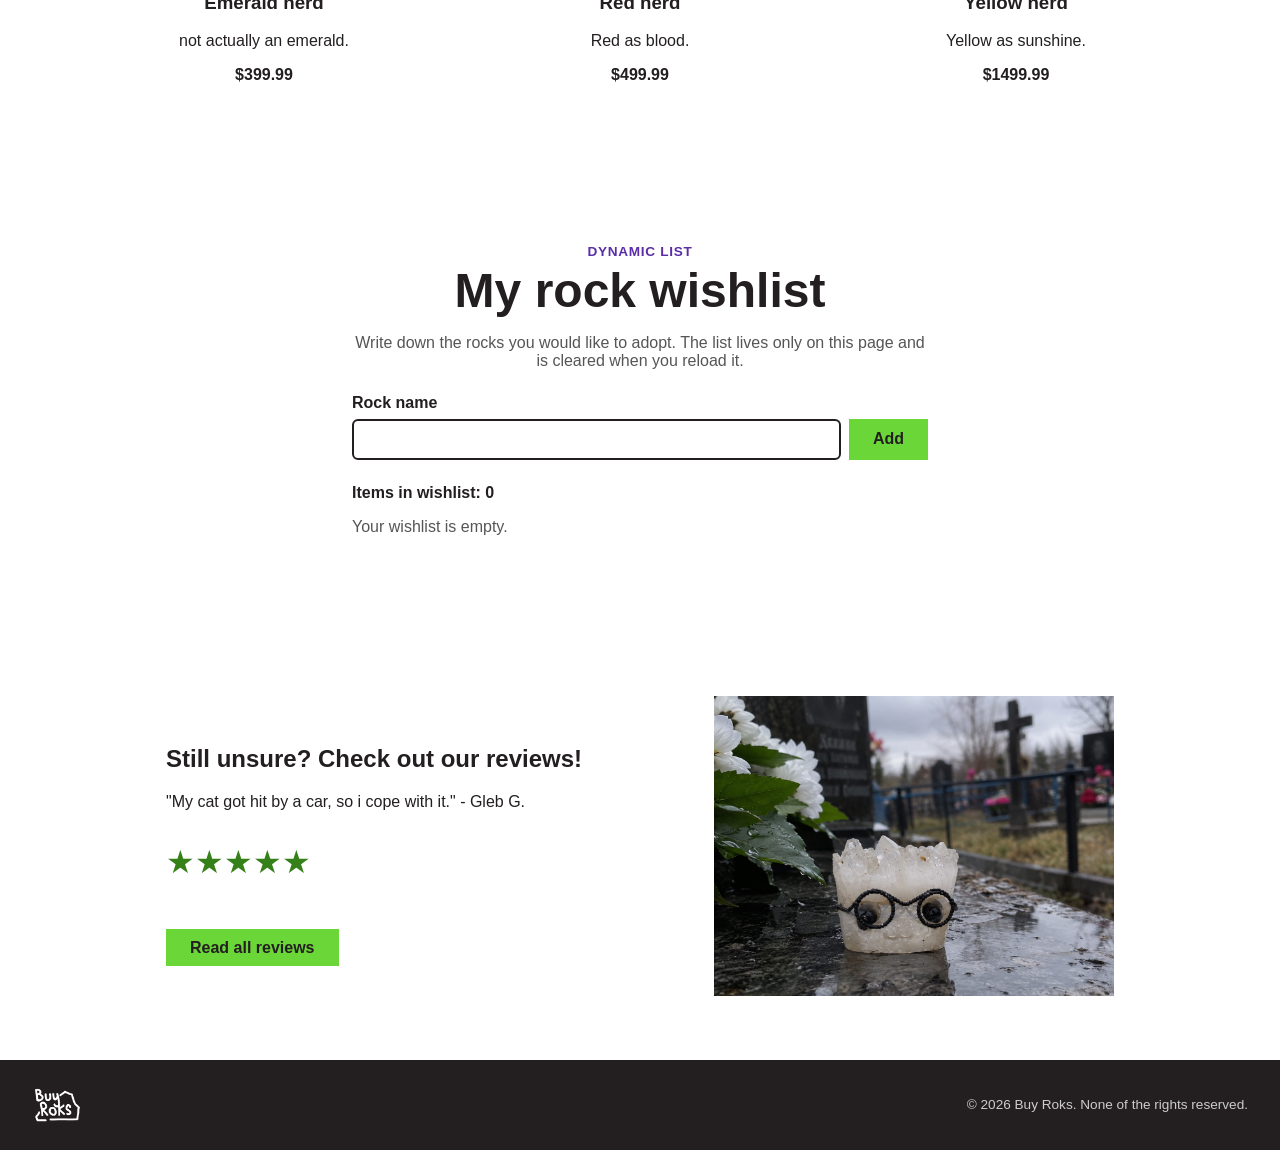
==== commit 8f550c71: "Update index.html" ====
--- a/index.html
+++ b/index.html
@@ -15,7 +15,6 @@
 </head>
 <body>
 
-
   <header>
     <img src="images/logo.png" alt="Buy Rocks" class="logo" width="340" height="237">
     <nav>
@@ -31,14 +30,12 @@
 <main>
   <section class="hero">
   <div class="hero-text">
-    
     <h1>Tired of cleaning up after your cat?</h1>  
     <h2>A better pet. Buy a rock.</h2>
     <a href="register.html" class="btn">Create an owner account</a>
   </div>
   <img src="images/1.jpg" alt="Large decorative stone on display" class="hero-photo" width="679" height="325">
 </section>
-
 
 <section class="catalog">
 
@@ -47,48 +44,56 @@
   <div class="search-section">
      <label for="search">Search rocks</label>
      <input type="text" id="search" autocomplete="off" placeholder="Type a rock name...">
+     
+     <!-- Кнопки фильтрации по категориям (Task 3) -->
+     <div class="category-filters" style="margin: 15px 0; display: flex; gap: 10px;">
+       <button type="button" class="category-btn active" data-category="all">All</button>
+       <button type="button" class="category-btn" data-category="white">White</button>
+       <button type="button" class="category-btn" data-category="colored">Colored</button>
+     </div>
+
      <p id="result-count" aria-live="polite"></p>
      <p id="no-results" hidden>No results found</p>
   </div>
 
   <div class="catalog-grid">
 
-    <article class="product-card">
+    <article class="product-card" data-category="white">
       <img src="images/rock-1.jpg" alt="White rock" class="product-photo" width="1000" height="1000">
       <h3>White nerd</h3>
       <p>Doesn't molt, doesn't ask for food, never runs away.</p>
       <p class="price">$99.99</p>
     </article>
 
-    <article class="product-card">
+    <article class="product-card" data-category="colored">
       <img src="images/rock-2.jpg" alt="Purple rock" class="product-photo" width="502" height="216">
       <h3>Purple nerd</h3>
       <p>Like the white one but purple. Also quite square.</p>
       <p class="price">$199.99</p>
     </article>
 
-    <article class="product-card">
+    <article class="product-card" data-category="white">
       <img src="images/rock-3.jpg" alt="White-purple rock" class="product-photo" width="873" height="464">
       <h3>White-purple nerd</h3>
       <p>Like the white one but with a purple tint.</p>
       <p class="price">$299.99</p>
     </article>
 
-    <article class="product-card">
+    <article class="product-card" data-category="colored">
       <img src="images/rock-4.jpg" alt="Emerald rock" class="product-photo" width="943" height="536">
       <h3>Emerald nerd</h3>
       <p>not actually an emerald.</p>
       <p class="price">$399.99</p>
     </article>
 
-    <article class="product-card">
+    <article class="product-card" data-category="colored">
       <img src="images/rock-5.jpg" alt="Red rock" class="product-photo" width="521" height="262">
       <h3>Red nerd</h3>
       <p>Red as blood.</p>
       <p class="price">$499.99</p>
     </article>
 
-    <article class="product-card">
+    <article class="product-card" data-category="colored">
       <img src="images/rock-6.jpg" alt="Yellow rock" class="product-photo" width="633" height="353">
       <h3>Yellow nerd</h3>
       <p>Yellow as sunshine.</p>
@@ -97,7 +102,6 @@
 
   </div>
 </section>
-
 
 <section class="wishlist" aria-labelledby="wishlist-title">
   <p class="wishlist-tag">Dynamic list</p>
@@ -117,7 +121,6 @@
   <ul id="wishlist-list" class="wishlist-list"></ul>
   <p id="wishlist-empty" class="wishlist-empty">Your wishlist is empty.</p>
 </section>
-
 
 <section class="reviews-teaser">
   <div class="reviews-teaser-text">
--- a/css/style.css
+++ b/css/style.css
@@ -671,3 +671,21 @@
 body.dark .wishlist-error {
   color: #ff8a80;
 }
+
+.faq-question {
+  width: 100%;
+  text-align: left;
+  background: #fff;
+  border: 1px solid #ccc;
+  border-radius: 8px;
+  padding: 1rem;
+  font-weight: 600;
+  font-size: 1.1rem;
+  cursor: pointer;
+}
+.faq-question:focus-visible { outline: 3px solid #7a4dff; outline-offset: 2px; }
+.faq-question[aria-expanded="true"] { background: #e9ddff; }
+.faq-item h3 { margin: 0; }
+.faq-item { margin-bottom: 0.75rem; }
+.faq-answer { display: none; padding: 1rem; }
+.faq-status { opacity: 0; min-height: 1.5rem; font-weight: 600; }
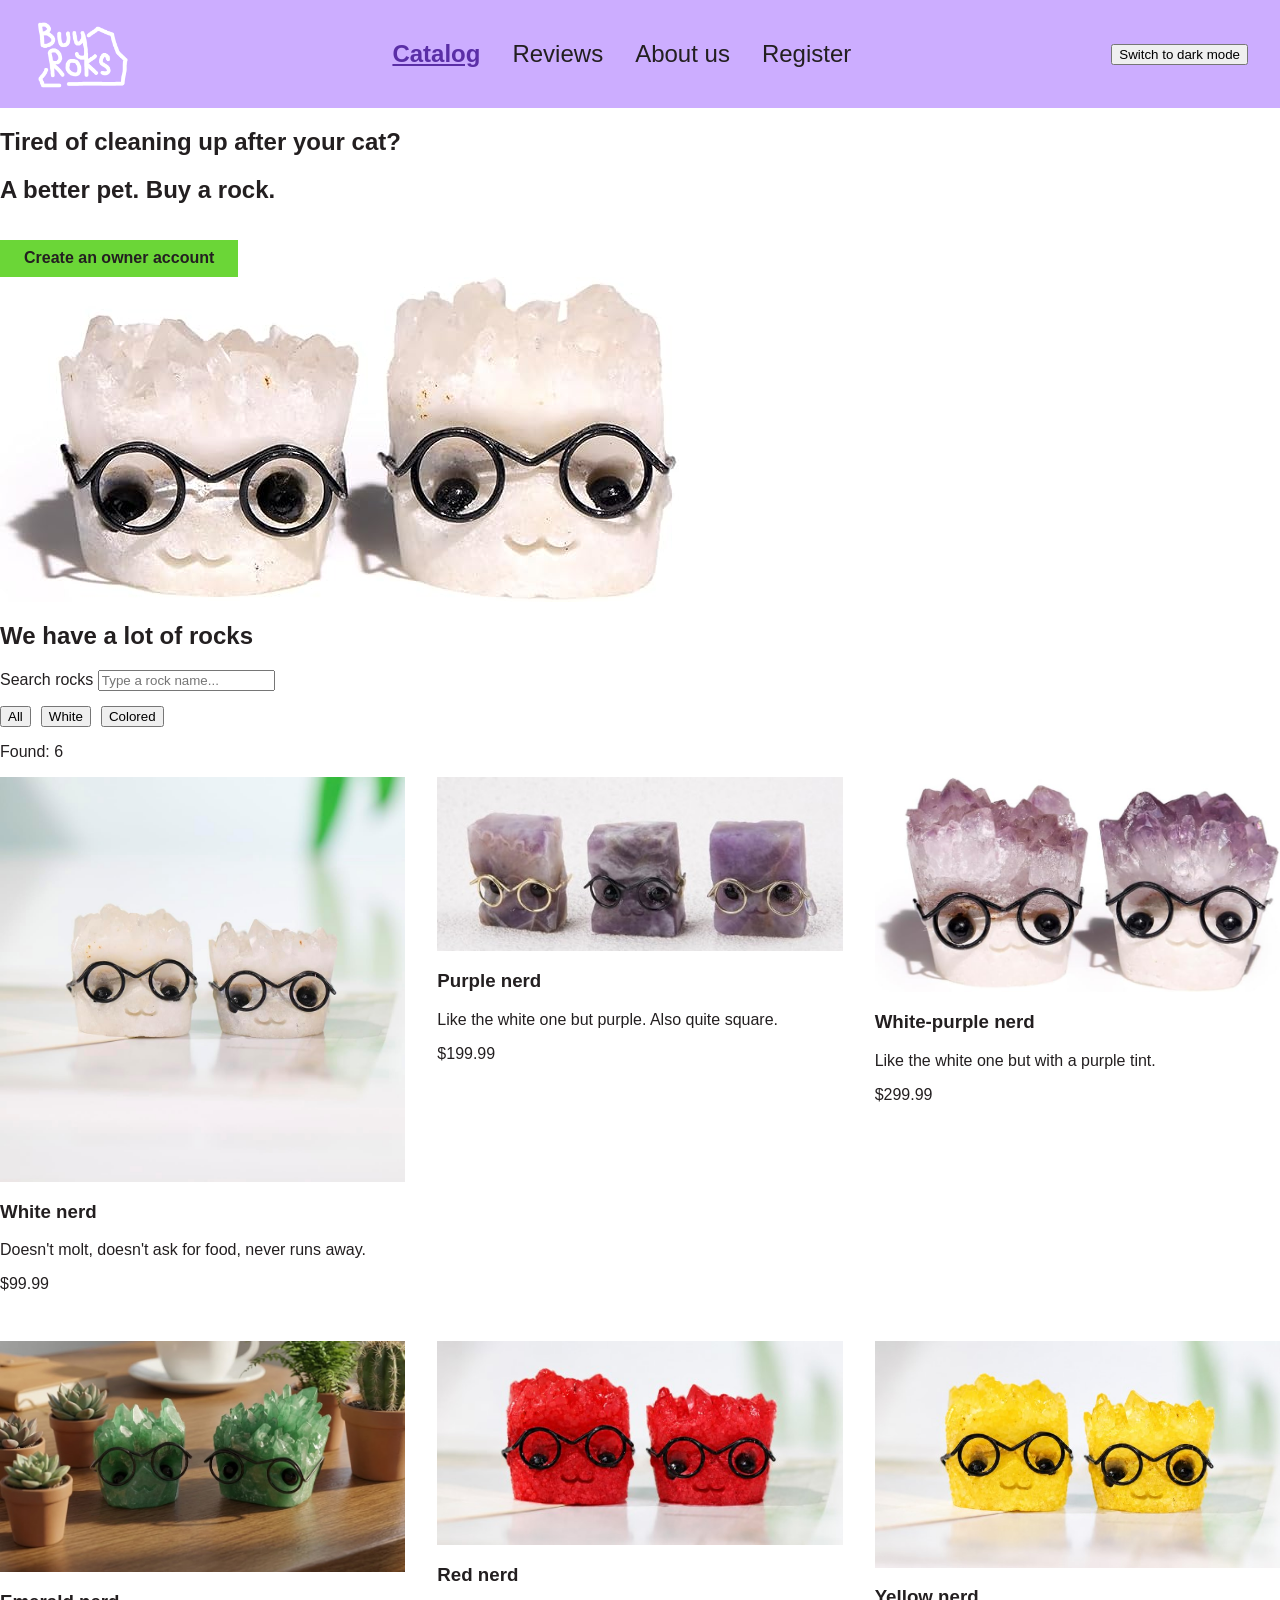
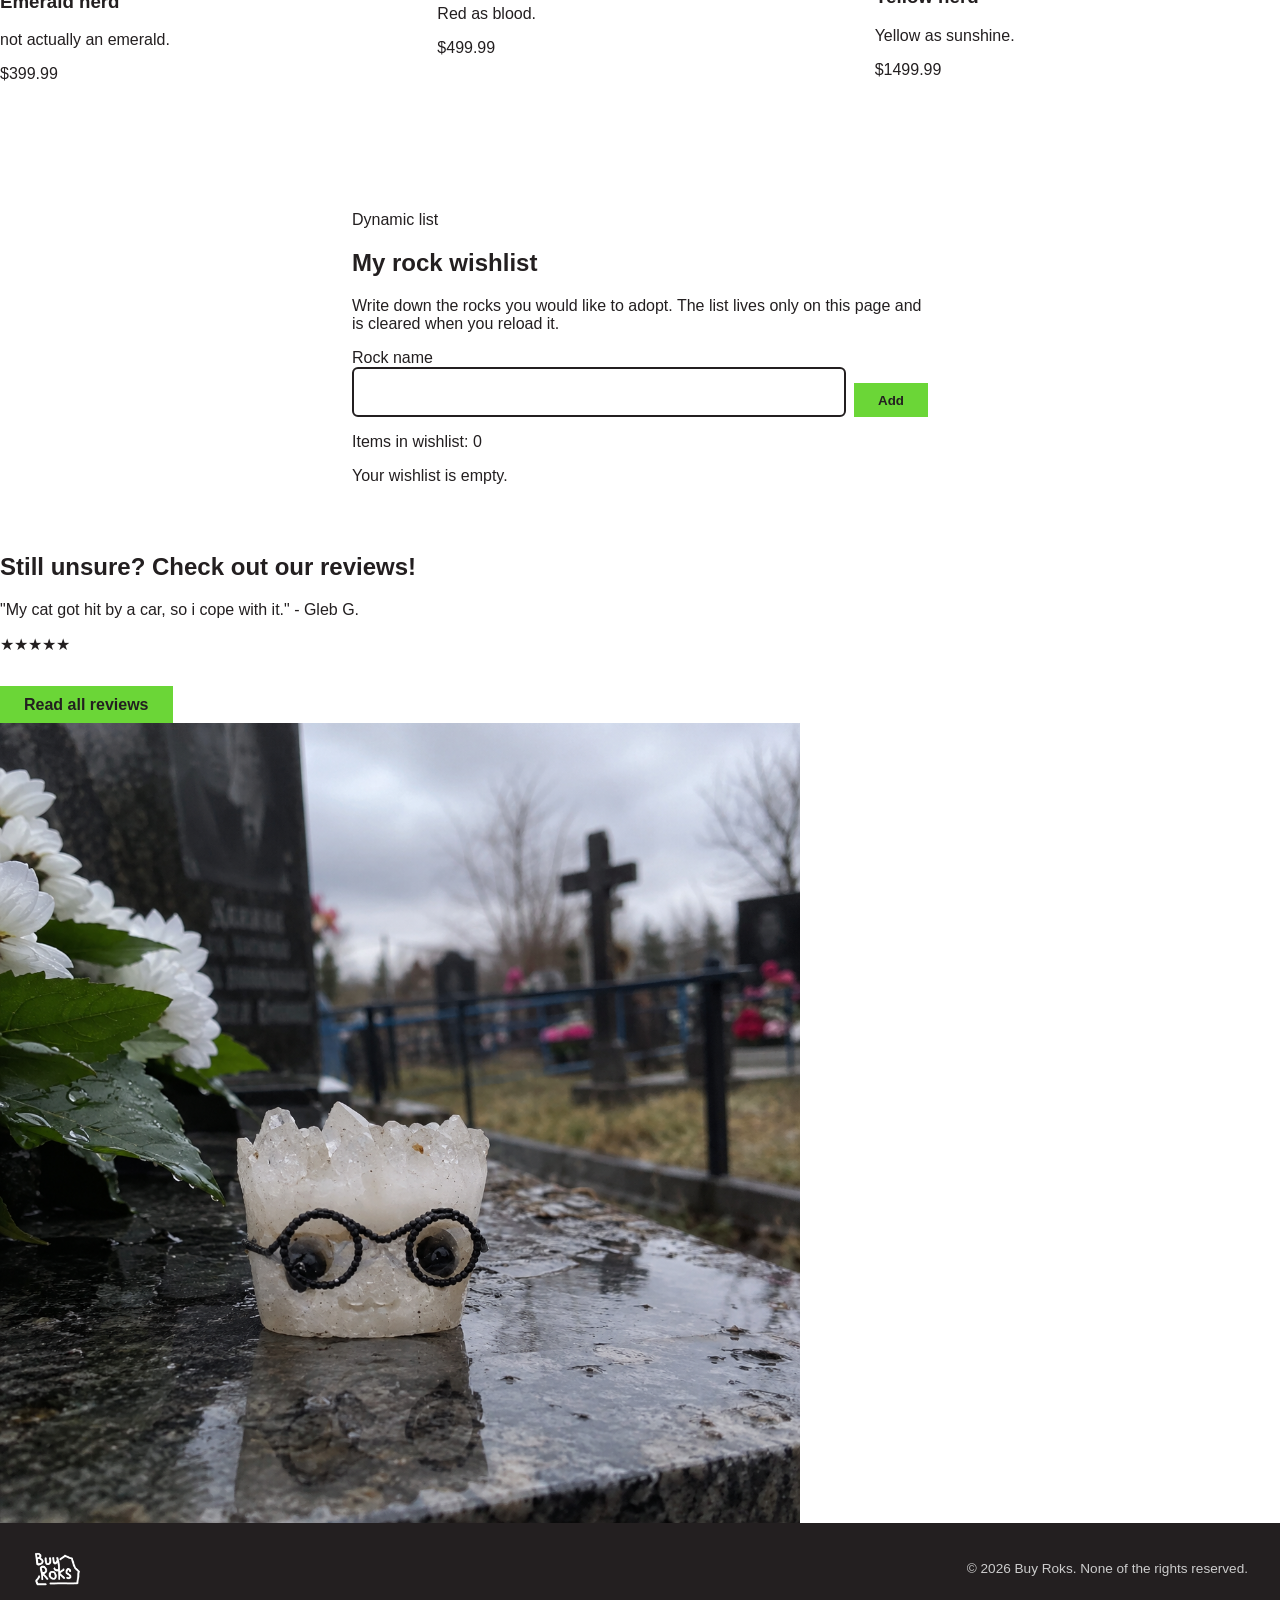
==== commit 851cfeca: "Add files via upload" ====
--- a/index.html
+++ b/index.html
@@ -22,6 +22,7 @@
         <li><a href="index.html" aria-current="page">Catalog</a></li>
         <li><a href="reviews.html">Reviews</a></li>
         <li><a href="about.html">About us</a></li>
+        <li><a href="register.html">Register</a></li>
       </ul>
     </nav>
     <button id="theme-toggle" type="button">Switch to dark mode</button>
--- a/css/style.css
+++ b/css/style.css
@@ -7,6 +7,8 @@
 body {
   margin: 0;
   font-family: 'Poppins', sans-serif;
+  background-color: #ffffff;
+  color: #231f20;
 }
 
 a:focus-visible,
@@ -25,12 +27,11 @@
   height: auto;
 }
 
-/* ===== Header / navigation (shared, mobile-first) ===== */
+/* Header & Navigation */
 header {
   font-size: 1.5rem;
   background-color: #ccadff;
   padding: 1rem 2rem;
-  font-family: 'Poppins', sans-serif;
   display: flex;
   flex-direction: column;
   flex-wrap: wrap;
@@ -49,6 +50,8 @@
   flex-direction: column;
   list-style: none;
   gap: 0.75rem;
+  margin: 1em 0;
+  padding-left: 0;
 }
 
 nav a {
@@ -58,138 +61,15 @@
 }
 
 nav a:hover,
-nav a:focus {
-  color: #5a2ea6;
-  text-decoration: underline;
-}
-
+nav a:focus,
 nav a.current,
 nav a[aria-current="page"] {
+  color: #5a2ea6;
   text-decoration: underline;
   font-weight: 700;
 }
 
-/* ===== Hero (index.html) ===== */
-.hero {
-  display: flex;
-  flex-direction: column;
-  text-align: center;
-  align-items: center;
-  justify-content: center;
-  gap: 3rem;
-  max-width: 1160px;
-  margin-inline: auto;
-  padding: 4rem 2rem;
-}
-
-.hero > * {
-  min-width: 0;
-}
-
-.hero-text h1 {
-  font-size: clamp(1.8rem, 5vw, 4rem);
-  margin-bottom: 1rem;
-}
-
-.hero-text h2 {
-  font-size: clamp(1.2rem, 3vw, 1.9rem);
-  margin-bottom: 1rem;
-}
-
-.hero-photo {
-  flex: 1;
-  width: 100%;
-  max-width: 500px;
-  border-radius: 12px;
-}
-
-/* ===== Catalog (index.html) ===== */
-.catalog {
-  max-width: 1160px;
-  margin-inline: auto;
-  padding: 2rem;
-  margin-top: 4rem;
-}
-
-.catalog h2 {
-  text-align: center;
-  margin-bottom: 5rem;
-  font-size: clamp(1.8rem, 5vw, 3rem);
-}
-
-.catalog-grid {
-  display: grid;
-  grid-template-columns: 1fr;
-  gap: 2rem;
-  margin-top: 1rem;
-}
-
-.product-card {
-  background-color: #ffffff;
-  border-radius: 12px;
-  padding: 1rem;
-  text-align: center;
-}
-
-.product-photo {
-  width: 100%;
-  aspect-ratio: 16 / 9;
-  object-fit: cover;
-}
-
-.price {
-  font-weight: 600;
-  color: #231f20;
-}
-
-.buy-btn {
-  margin-top: 0.75rem;
-  padding: 0.6rem 1.5rem;
-  border: none;
-  background-color: #6bd637;
-  color: #231f20;
-  font-family: 'Poppins', sans-serif;
-  font-weight: 600;
-  cursor: pointer;
-}
-
-.buy-btn:hover,
-.buy-btn:focus {
-  background-color: #5cc42e;
-}
-
-/* ===== Reviews teaser (index.html) ===== */
-.reviews-teaser {
-  display: flex;
-  flex-direction: column;
-  text-align: center;
-  align-items: center;
-  justify-content: center;
-  gap: 3rem;
-  max-width: 1160px;
-  margin-inline: auto;
-  padding: 4rem 2rem;
-  margin-top: 4rem;
-}
-
-.reviews-teaser-text {
-  flex: 1;
-  max-width: 500px;
-}
-
-.reviews-teaser-photo {
-  flex: 1;
-  width: 100%;
-  max-width: 400px;
-  height: 300px;
-  object-fit: cover;
-}
-
-.stars {
-  color: #36801a;
-  font-size: 2rem;
-}
-
+/* Buttons */
 .btn {
   display: inline-block;
   margin-top: 1rem;
@@ -198,6 +78,8 @@
   color: #231f20;
   font-weight: 600;
   text-decoration: none;
+  border: none;
+  cursor: pointer;
 }
 
 .btn:hover,
@@ -205,7 +87,7 @@
   background-color: #5cc42e;
 }
 
-/* ===== Footer (shared) ===== */
+/* Footer */
 footer {
   display: flex;
   flex-direction: column;
@@ -227,266 +109,10 @@
 .copyright {
   font-size: 0.85rem;
   color: #cccccc;
+  margin: 1em 0;
 }
 
-/* demo-result.html: footer stays at the bottom of a short page */
-.demo-page {
-  min-height: 100vh;
-  display: flex;
-  flex-direction: column;
-}
-
-.demo-page main {
-  flex: 1;
-}
-
-.demo-result-card {
-  max-width: 40rem;
-  margin-inline: auto;
-  padding: 4rem 2rem;
-  text-align: center;
-}
-
-/* ============================
-   Reviews page — page-specific
-   ============================ */
-
-.page-intro {
-  text-align: center;
-  padding: 40px 20px 10px;
-}
-
-.reviews-summary {
-  display: flex;
-  justify-content: center;
-  padding: 10px 20px 30px;
-}
-
-.summary-box {
-  display: flex;
-  flex-direction: column;
-  align-items: center;
-  gap: 4px;
-}
-
-.big-number {
-  font-size: 2.5rem;
-  font-weight: bold;
-  color: #6bd637;
-}
-
-/* Override the shared .stars size when it's used inside a review card */
-.review-header .stars {
-  font-size: 1rem;
-  letter-spacing: 2px;
-}
-
-/* Reviews grid — CSS Grid, mobile-first (1 column).
-   48rem/64rem breakpoints live in responsive.css */
-.reviews-grid {
-  display: grid;
-  grid-template-columns: minmax(0, 1fr);
-  gap: 20px;
-  max-width: 1160px;
-  margin: 0 auto;
-  padding: 20px 40px 40px;
-}
-
-.review-card {
-  background: #fff;
-  border-radius: 10px;
-  padding: 18px;
-  box-shadow: 0 2px 6px rgba(0, 0, 0, 0.08);
-  display: flex;
-  flex-direction: column;
-  gap: 10px;
-}
-
-.review-header {
-  display: flex;
-  align-items: center;
-  gap: 10px;
-}
-
-.avatar {
-  width: 42px;
-  height: 42px;
-  border-radius: 50%;
-  background: #ccadff;
-  color: #fff;
-  display: flex;
-  align-items: center;
-  justify-content: center;
-  font-weight: bold;
-  flex-shrink: 0;
-}
-
-.review-header h2 {
-  font-size: 1rem;
-  margin: 0;
-}
-
-.review-card p {
-  flex: 1;
-  font-size: 0.95rem;
-  line-height: 1.4;
-}
-
-/* Photo attached to the review — kept uncropped on purpose,
-   since the photo itself is evidence of the item received */
-.review-photo {
-  width: 100%;
-  height: auto;
-  display: block;
-  border-radius: 8px;
-}
-
-.review-date {
-  font-size: 0.8rem;
-  color: #999;
-}
-
-/* Replacement showcase — CSS Grid, mobile-first (1 column).
-   48rem breakpoint lives in responsive.css */
-.replacement-showcase {
-  text-align: center;
-  max-width: 1160px;
-  margin: 0 auto;
-  padding: 20px 40px 40px;
-}
-
-.replacement-showcase p {
-  color: #666;
-  margin-bottom: 24px;
-}
-
-.showcase-grid {
-  display: grid;
-  grid-template-columns: minmax(0, 1fr);
-  gap: 20px;
-  max-width: 700px;
-  margin: 0 auto;
-}
-
-.showcase-grid figure {
-  margin: 0;
-  background: #fff;
-  border-radius: 10px;
-  overflow: hidden;
-  box-shadow: 0 2px 6px rgba(0, 0, 0, 0.08);
-}
-
-.showcase-grid .card-image {
-  width: 100%;
-  aspect-ratio: 4 / 3;
-  object-fit: cover;
-  display: block;
-}
-
-.showcase-grid figcaption {
-  padding: 12px;
-  font-size: 0.9rem;
-}
-
-/* ===== FAQ (native, no JavaScript) ===== */
-.faq {
-  padding-block: 1.25rem 2.5rem;
-  max-width: 44rem;
-  margin-inline: auto;
-}
-
-.faq details {
-  background: #fff;
-  border-radius: 10px;
-  padding: 0.9rem 1.1rem;
-  margin-bottom: 0.75rem;
-  box-shadow: 0 2px 6px rgba(0, 0, 0, 0.06);
-  transition: all 0.2s ease;
-}
-
-.faq details[open] {
-  padding-bottom: 1.2rem;
-}
-
-.faq summary {
-  font-weight: 600;
-  cursor: pointer;
-  user-select: none;
-  outline: none;
-}
-
-.faq summary::marker {
-  color: #6bd637;
-}
-
-.faq p {
-  margin: 0.6rem 0 0;
-  color: #444;
-}
-
-/* ===== Leave-a-review demo form ===== */
-.leave-review {
-  max-width: 500px;
-  margin: 0 auto 50px;
-  padding: 0 20px;
-}
-
-.demo-note {
-  background: #fff6e0;
-  border: 1px solid #e6cf8e;
-  border-radius: 8px;
-  padding: 0.75rem 1rem;
-  font-size: 0.9rem;
-  margin-bottom: 1rem;
-}
-
-.form-row {
-  display: flex;
-  flex-direction: column;
-  margin-bottom: 14px;
-}
-
-.form-row label {
-  margin-bottom: 6px;
-  font-weight: bold;
-  font-size: 0.9rem;
-}
-
-.form-row input,
-.form-row select,
-.form-row textarea {
-  width: 100%;
-  box-sizing: border-box;
-  padding: 8px;
-  border: 1px solid #ccc;
-  border-radius: 6px;
-  font: inherit;
-}
-
-.leave-review button {
-  margin-top: 0.5rem;
-  padding: 0.6rem 1.5rem;
-  border: none;
-  background-color: #6bd637;
-  color: #231f20;
-  font-family: 'Poppins', sans-serif;
-  font-weight: 600;
-  cursor: pointer;
-}
-
-.leave-review button:hover {
-  background: #b38fe6;
-}
-.step-icon {
-  font-size: 2.5rem;
-  margin-bottom: 0.5rem;
-}
-
-body {
-  background-color: #ffffff;
-  color: #231f20;
-}
-
+/* Қараңғы режим (Dark mode) стилі */
 body.dark {
   background-color: #121212;
   color: #f1f1f1;
@@ -500,192 +126,14 @@
   color: #f1f1f1;
 }
 
-body.dark nav a:hover,
-body.dark nav a:focus {
-  color: #ccadff;
-}
-
 body.dark .product-card,
 body.dark .review-card,
-body.dark .showcase-grid figure,
-body.dark .faq details {
-  background-color: #1e1e1e;
-  color: #f1f1f1;
-  box-shadow: 0 2px 6px rgba(0, 0, 0, 0.5);
-}
-
-body.dark .price {
-  color: #f1f1f1;
-}
-
-body.dark .faq p,
-body.dark .replacement-showcase p {
-  color: #cccccc;
-}
-
-body.dark .review-date {
-  color: #aaaaaa;
-}
-
-body.dark .demo-note {
-  background: #3a3320;
-  border-color: #7a6a30;
-  color: #f1f1f1;
-}
-
-body.dark .form-row input,
-body.dark .form-row select,
-body.dark .form-row textarea {
-  background-color: #1e1e1e;
-  color: #f1f1f1;
-  border-color: #555555;
-}
-
-body.dark a:focus-visible,
-body.dark button:focus-visible,
-body.dark input:focus-visible,
-body.dark select:focus-visible,
-body.dark textarea:focus-visible,
-body.dark summary:focus-visible {
-  outline-color: #ffffff;
-}
-
-#theme-toggle {
-  margin-top: 0.5rem;
-  padding: 0.5rem 1rem;
-  border: none;
-  border-radius: 6px;
-  background-color: #6bd637;
-  color: #231f20;
-  font-family: 'Poppins', sans-serif;
-  font-weight: 600;
-  font-size: 1rem;
-  cursor: pointer;
-}
-
-#theme-toggle:hover {
-  background-color: #5cc42e;
-}
-
-[hidden] {
-  display: none !important;
-}
-
-.search-section {
-  margin-bottom: 2rem;
-}
-
-.search-section label {
-  display: block;
-  margin-bottom: 6px;
-  font-weight: 600;
-}
-
-.search-section input {
-  width: 100%;
-  max-width: 500px;
-  padding: 8px;
-  border: 1px solid #cccccc;
-  border-radius: 6px;
-  font: inherit;
-}
-
-#result-count {
-  margin-top: 0.5rem;
-  font-size: 0.9rem;
-}
-
-#no-results {
-  text-align: center;
-  font-weight: 600;
-  margin: 1.5rem 0;
-}
-
-body.dark .search-section input {
-  background-color: #1e1e1e;
-  color: #f1f1f1;
-  border-color: #555555;
-}
-body.dark main a:not(.btn) {
-  color: #8ab4f8;
-}
-
-body.dark .text-muted,
-body.dark .form-text,
-body.dark .wishlist-intro,
-body.dark .wishlist-empty {
-  color: #bbbbbb !important;
-}
-
-body.dark .hero-text p {
-  color: #dddddd !important;
-}
-
-body.dark .bg-light,
 body.dark .card {
   background-color: #1e1e1e !important;
   color: #f1f1f1;
   border-color: #333333 !important;
 }
 
-body.dark .btn-light {
-  background-color: #2c2c2c;
-  color: #f1f1f1;
-  border-color: #444444;
+[hidden] {
+  display: none !important;
 }
-
-body.dark .register-form {
-  background: #1e1e1e;
-}
-
-body.dark .btn-reset {
-  border-color: #f1f1f1;
-  color: #f1f1f1;
-}
-
-body.dark .btn-reset:hover,
-body.dark .btn-reset:focus {
-  background-color: #333333;
-  color: #f1f1f1;
-}
-
-body.dark .wishlist-item {
-  background-color: #1e1e1e;
-  border-color: #333333;
-}
-
-body.dark .wishlist-tag {
-  color: #ccadff;
-}
-
-body.dark .wishlist-remove {
-  color: #f1f1f1;
-  border-color: #f1f1f1;
-}
-
-body.dark .wishlist-remove:hover {
-  background-color: #ccadff;
-  color: #231f20;
-}
-
-body.dark .wishlist-error {
-  color: #ff8a80;
-}
-
-.faq-question {
-  width: 100%;
-  text-align: left;
-  background: #fff;
-  border: 1px solid #ccc;
-  border-radius: 8px;
-  padding: 1rem;
-  font-weight: 600;
-  font-size: 1.1rem;
-  cursor: pointer;
-}
-.faq-question:focus-visible { outline: 3px solid #7a4dff; outline-offset: 2px; }
-.faq-question[aria-expanded="true"] { background: #e9ddff; }
-.faq-item h3 { margin: 0; }
-.faq-item { margin-bottom: 0.75rem; }
-.faq-answer { display: none; padding: 1rem; }
-.faq-status { opacity: 0; min-height: 1.5rem; font-weight: 600; }
--- a/css/responsive.css
+++ b/css/responsive.css
@@ -1,3 +1,4 @@
+
 @media (min-width: 30rem) {
   header {
     position: sticky;
@@ -16,7 +17,6 @@
     text-align: left;
   }
 }
-
 @media (min-width: 48rem) {
   .hero,
   .reviews-teaser {
@@ -24,20 +24,10 @@
     text-align: left;
   }
 
-  .hero > * {
-    flex: 1;
-  }
-
   .catalog-grid {
+    display: grid;
     grid-template-columns: repeat(2, 1fr);
-  }
-
-  .reviews-grid {
-    grid-template-columns: repeat(2, minmax(0, 1fr));
-  }
-
-  .showcase-grid {
-    grid-template-columns: repeat(2, minmax(0, 1fr));
+    gap: 2rem;
   }
 }
 
@@ -45,8 +35,4 @@
   .catalog-grid {
     grid-template-columns: repeat(3, 1fr);
   }
-
-  .reviews-grid {
-    grid-template-columns: repeat(3, minmax(0, 1fr));
-  }
-}+}
--- a/css/wishlist.css
+++ b/css/wishlist.css
@@ -2,34 +2,6 @@
   max-width: 40rem;
   margin: 4rem auto 0;
   padding: 2rem;
-}
-
-.wishlist-tag {
-  text-align: center;
-  font-size: 0.85rem;
-  font-weight: 600;
-  text-transform: uppercase;
-  letter-spacing: 0.05em;
-  color: #5a2ea6;
-  margin: 0;
-}
-
-.wishlist h2 {
-  text-align: center;
-  font-size: clamp(1.8rem, 5vw, 3rem);
-  margin: 0.25rem 0 0.5rem;
-}
-
-.wishlist-intro {
-  text-align: center;
-  color: #555555;
-  margin-bottom: 1.5rem;
-}
-
-.wishlist-form label {
-  display: block;
-  font-weight: 600;
-  margin-bottom: 0.4rem;
 }
 
 .wishlist-row {
@@ -39,39 +11,9 @@
 
 .wishlist-row input {
   flex: 1;
-  min-width: 0;
-  font: inherit;
   padding: 0.6rem 0.8rem;
   border: 2px solid #231f20;
   border-radius: 6px;
-}
-
-.wishlist-row .btn {
-  margin-top: 0;
-  border: none;
-  font-family: inherit;
-  font-size: 1rem;
-  cursor: pointer;
-}
-
-.wishlist-error {
-  color: #b3261e;
-  font-weight: 600;
-  margin: 0.5rem 0 0;
-}
-
-.wishlist-count {
-  font-weight: 600;
-  margin: 1.5rem 0 0.5rem;
-}
-
-.wishlist-list {
-  list-style: none;
-  padding: 0;
-  margin: 0 0 0.5rem;
-  display: flex;
-  flex-direction: column;
-  gap: 0.5rem;
 }
 
 .wishlist-item {
@@ -83,29 +25,14 @@
   border: 1px solid #e3dcef;
   border-radius: 8px;
   padding: 0.6rem 0.9rem;
-}
-
-.wishlist-item span {
-  overflow-wrap: anywhere;
+  margin-bottom: 0.5rem;
 }
 
 .wishlist-remove {
-  flex-shrink: 0;
-  font: inherit;
-  font-size: 0.9rem;
-  font-weight: 600;
   padding: 0.35rem 0.8rem;
   background-color: transparent;
   color: #231f20;
   border: 2px solid #231f20;
   cursor: pointer;
+  font-weight: 600;
 }
-
-.wishlist-remove:hover {
-  background-color: #ccadff;
-}
-
-.wishlist-empty {
-  color: #555555;
-  margin: 0;
-}
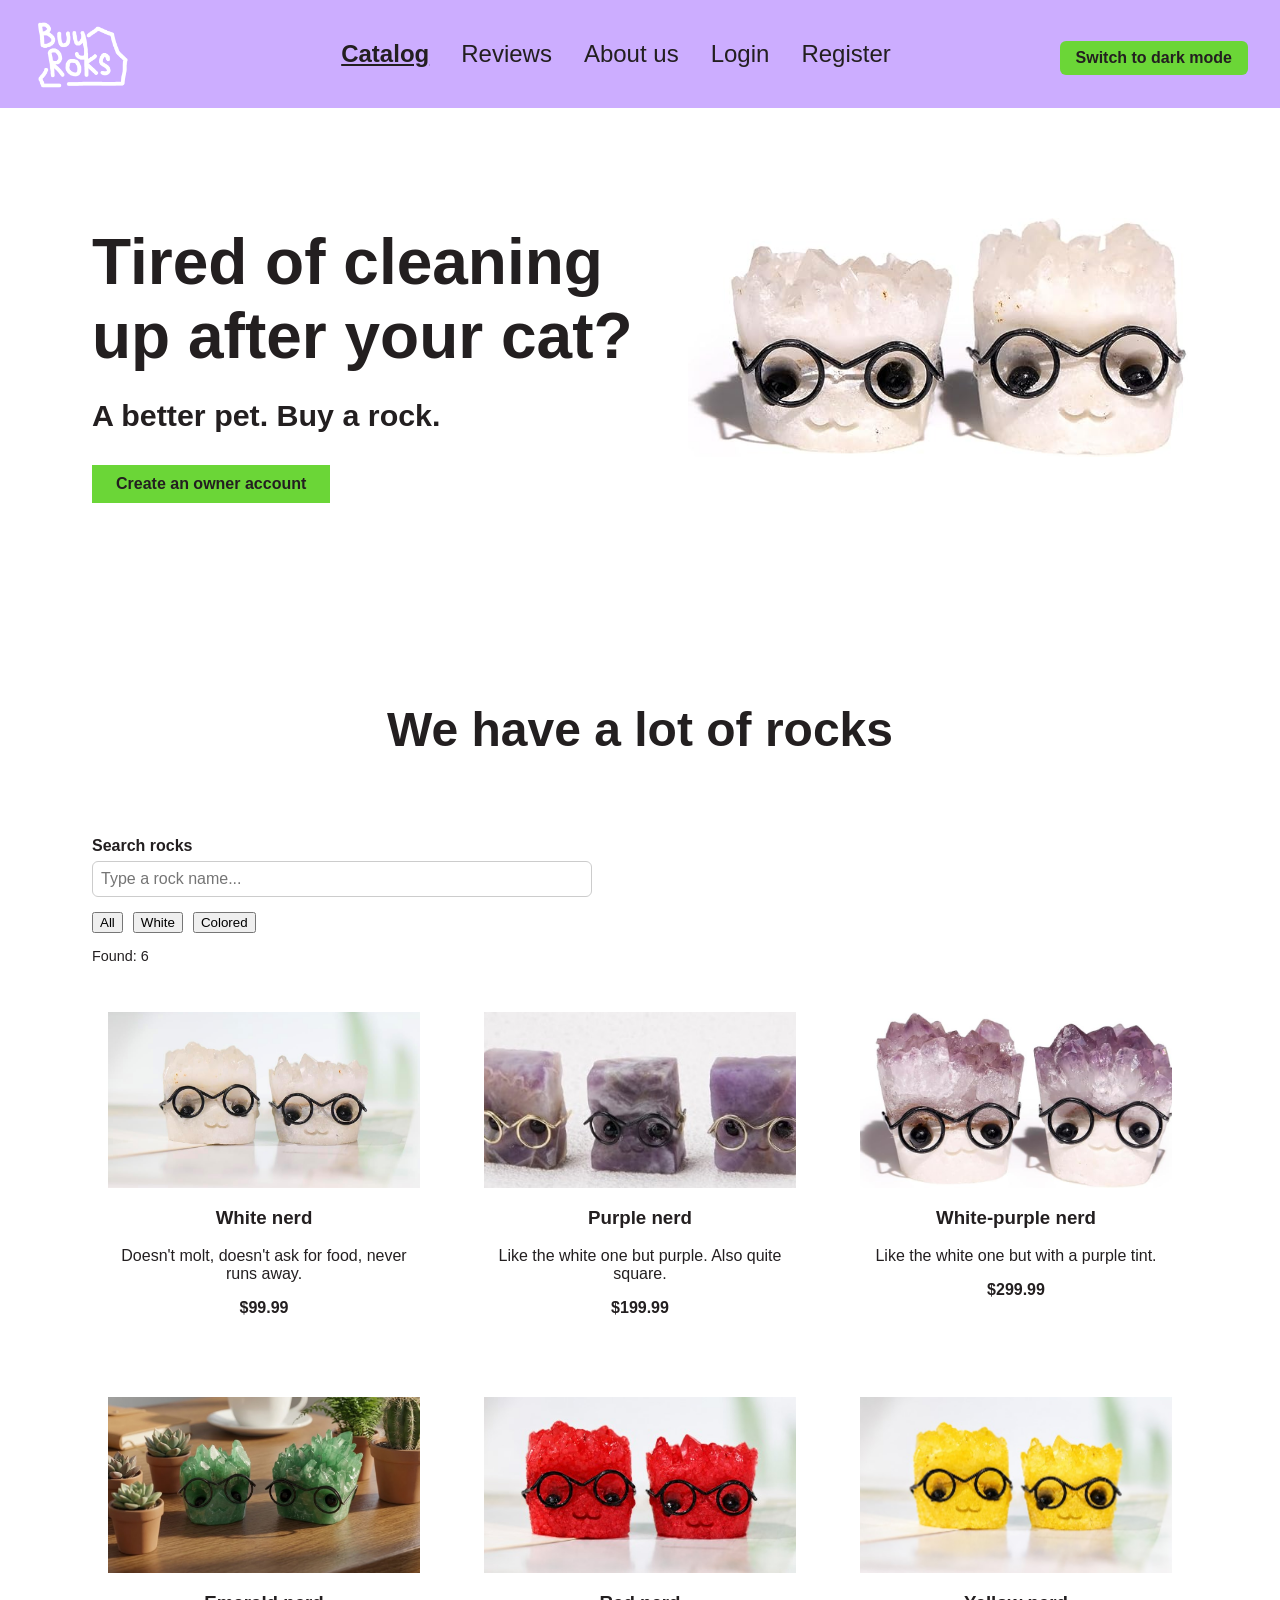
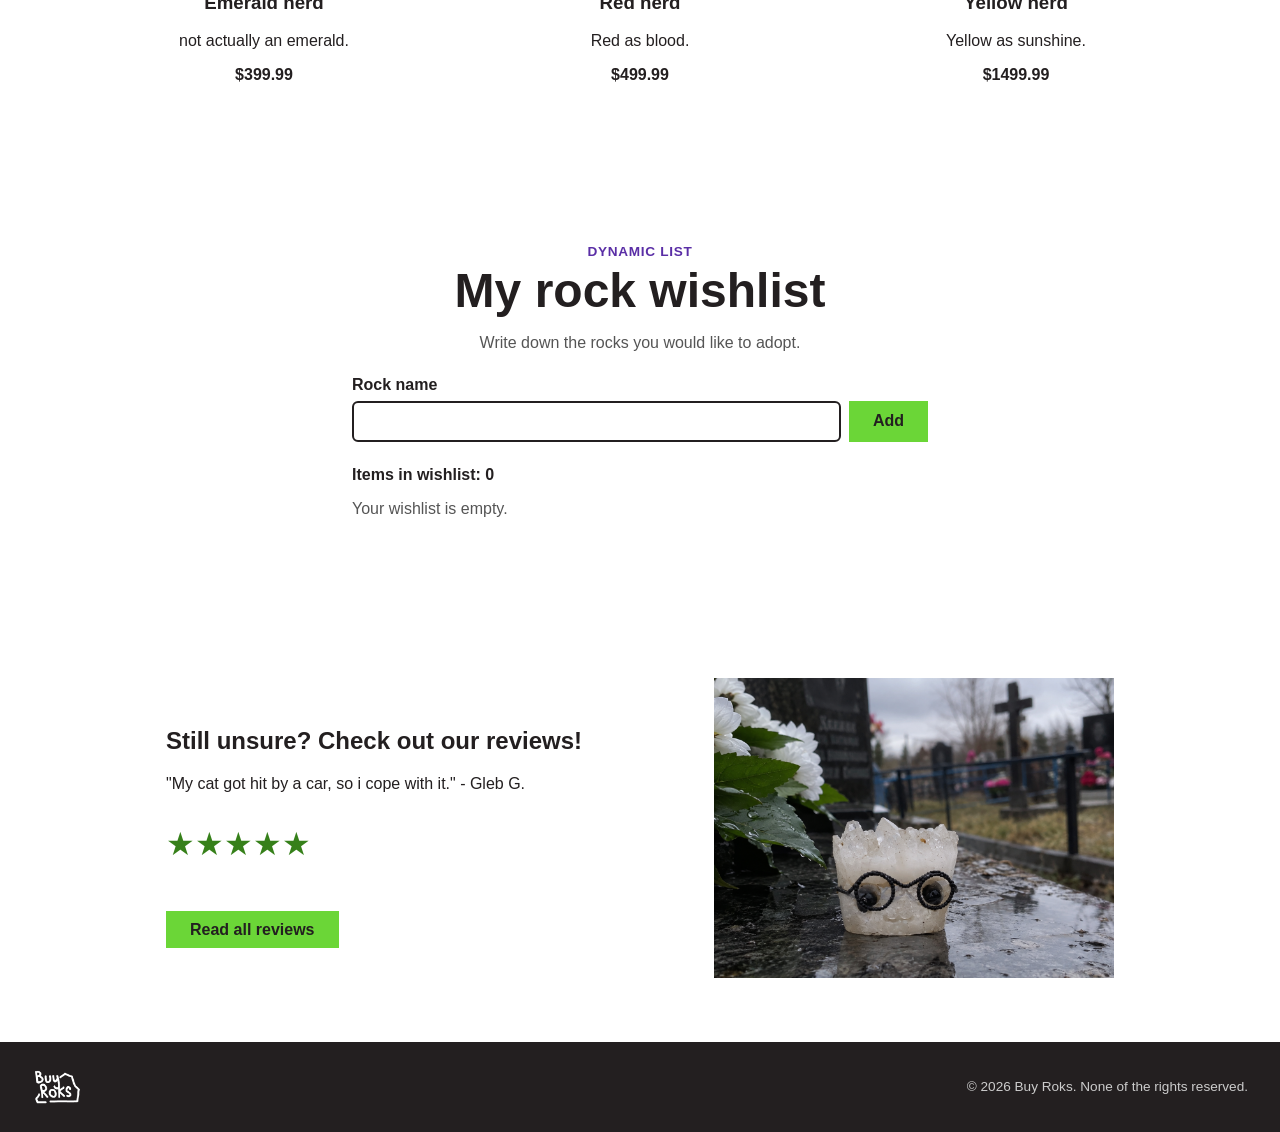
==== commit f5a60ea1: "Update index.html" ====
--- a/index.html
+++ b/index.html
@@ -12,17 +12,18 @@
   <script src="js/wishlist.js" defer></script>
   <script src="js/search.js" defer></script>
   <script src="js/theme.js" defer></script>
+  <script src="js/auth.js" defer></script>
 </head>
 <body>
 
   <header>
     <img src="images/logo.png" alt="Buy Rocks" class="logo" width="340" height="237">
     <nav>
-      <ul>
+      <ul class="nav-menu">
         <li><a href="index.html" aria-current="page">Catalog</a></li>
         <li><a href="reviews.html">Reviews</a></li>
         <li><a href="about.html">About us</a></li>
-        <li><a href="register.html">Register</a></li>
+        <!-- Динамикалық auth сілтемелері осында автоматты түрде қосылады -->
       </ul>
     </nav>
     <button id="theme-toggle" type="button">Switch to dark mode</button>
@@ -46,7 +47,6 @@
      <label for="search">Search rocks</label>
      <input type="text" id="search" autocomplete="off" placeholder="Type a rock name...">
      
-     <!-- Кнопки фильтрации по категориям (Task 3) -->
      <div class="category-filters" style="margin: 15px 0; display: flex; gap: 10px;">
        <button type="button" class="category-btn active" data-category="all">All</button>
        <button type="button" class="category-btn" data-category="white">White</button>
@@ -58,56 +58,49 @@
   </div>
 
   <div class="catalog-grid">
-
     <article class="product-card" data-category="white">
       <img src="images/rock-1.jpg" alt="White rock" class="product-photo" width="1000" height="1000">
       <h3>White nerd</h3>
       <p>Doesn't molt, doesn't ask for food, never runs away.</p>
       <p class="price">$99.99</p>
     </article>
-
     <article class="product-card" data-category="colored">
       <img src="images/rock-2.jpg" alt="Purple rock" class="product-photo" width="502" height="216">
       <h3>Purple nerd</h3>
       <p>Like the white one but purple. Also quite square.</p>
       <p class="price">$199.99</p>
     </article>
-
     <article class="product-card" data-category="white">
       <img src="images/rock-3.jpg" alt="White-purple rock" class="product-photo" width="873" height="464">
       <h3>White-purple nerd</h3>
       <p>Like the white one but with a purple tint.</p>
       <p class="price">$299.99</p>
     </article>
-
     <article class="product-card" data-category="colored">
       <img src="images/rock-4.jpg" alt="Emerald rock" class="product-photo" width="943" height="536">
       <h3>Emerald nerd</h3>
       <p>not actually an emerald.</p>
       <p class="price">$399.99</p>
     </article>
-
     <article class="product-card" data-category="colored">
       <img src="images/rock-5.jpg" alt="Red rock" class="product-photo" width="521" height="262">
       <h3>Red nerd</h3>
       <p>Red as blood.</p>
       <p class="price">$499.99</p>
     </article>
-
     <article class="product-card" data-category="colored">
       <img src="images/rock-6.jpg" alt="Yellow rock" class="product-photo" width="633" height="353">
       <h3>Yellow nerd</h3>
       <p>Yellow as sunshine.</p>
       <p class="price">$1499.99</p>
     </article>
-
   </div>
 </section>
 
 <section class="wishlist" aria-labelledby="wishlist-title">
   <p class="wishlist-tag">Dynamic list</p>
   <h2 id="wishlist-title">My rock wishlist</h2>
-  <p class="wishlist-intro">Write down the rocks you would like to adopt. The list lives only on this page and is cleared when you reload it.</p>
+  <p class="wishlist-intro">Write down the rocks you would like to adopt.</p>
 
   <form id="wishlist-form" class="wishlist-form">
     <label for="wishlist-input">Rock name</label>
@@ -126,20 +119,16 @@
 <section class="reviews-teaser">
   <div class="reviews-teaser-text">
     <h2>Still unsure? Check out our reviews!</h2>
-
     <p class="quote">"My cat got hit by a car, so i cope with it." - Gleb G.</p>
     <p class="stars">★★★★★</p>
-
     <a href="reviews.html" class="btn">Read all reviews</a>
   </div>
-
-  <img src="images/customer.jpg" alt="Happy (kinda) customer holding a rock" class="reviews-teaser-photo" width="800" height="800">
+  <img src="images/customer.jpg" alt="Happy customer holding a rock" class="reviews-teaser-photo" width="800" height="800">
 </section>
 </main>
 
 <footer>
   <img src="images/logo.png" alt="Buy Roks" class="footer-logo" width="340" height="237">
-    
   <p class="copyright">© 2026 Buy Roks. None of the rights reserved.</p>
 </footer>
 </body>
--- a/css/style.css
+++ b/css/style.css
@@ -7,8 +7,6 @@
 body {
   margin: 0;
   font-family: 'Poppins', sans-serif;
-  background-color: #ffffff;
-  color: #231f20;
 }
 
 a:focus-visible,
@@ -27,11 +25,12 @@
   height: auto;
 }
 
-/* Header & Navigation */
+/* ===== Header / navigation (shared, mobile-first) ===== */
 header {
   font-size: 1.5rem;
   background-color: #ccadff;
   padding: 1rem 2rem;
+  font-family: 'Poppins', sans-serif;
   display: flex;
   flex-direction: column;
   flex-wrap: wrap;
@@ -50,8 +49,6 @@
   flex-direction: column;
   list-style: none;
   gap: 0.75rem;
-  margin: 1em 0;
-  padding-left: 0;
 }
 
 nav a {
@@ -61,15 +58,138 @@
 }
 
 nav a:hover,
-nav a:focus,
+nav a:focus {
+  color: #5a2ea6;
+  text-decoration: underline;
+}
+
 nav a.current,
 nav a[aria-current="page"] {
-  color: #5a2ea6;
   text-decoration: underline;
   font-weight: 700;
 }
 
-/* Buttons */
+/* ===== Hero (index.html) ===== */
+.hero {
+  display: flex;
+  flex-direction: column;
+  text-align: center;
+  align-items: center;
+  justify-content: center;
+  gap: 3rem;
+  max-width: 1160px;
+  margin-inline: auto;
+  padding: 4rem 2rem;
+}
+
+.hero > * {
+  min-width: 0;
+}
+
+.hero-text h1 {
+  font-size: clamp(1.8rem, 5vw, 4rem);
+  margin-bottom: 1rem;
+}
+
+.hero-text h2 {
+  font-size: clamp(1.2rem, 3vw, 1.9rem);
+  margin-bottom: 1rem;
+}
+
+.hero-photo {
+  flex: 1;
+  width: 100%;
+  max-width: 500px;
+  border-radius: 12px;
+}
+
+/* ===== Catalog (index.html) ===== */
+.catalog {
+  max-width: 1160px;
+  margin-inline: auto;
+  padding: 2rem;
+  margin-top: 4rem;
+}
+
+.catalog h2 {
+  text-align: center;
+  margin-bottom: 5rem;
+  font-size: clamp(1.8rem, 5vw, 3rem);
+}
+
+.catalog-grid {
+  display: grid;
+  grid-template-columns: 1fr;
+  gap: 2rem;
+  margin-top: 1rem;
+}
+
+.product-card {
+  background-color: #ffffff;
+  border-radius: 12px;
+  padding: 1rem;
+  text-align: center;
+}
+
+.product-photo {
+  width: 100%;
+  aspect-ratio: 16 / 9;
+  object-fit: cover;
+}
+
+.price {
+  font-weight: 600;
+  color: #231f20;
+}
+
+.buy-btn {
+  margin-top: 0.75rem;
+  padding: 0.6rem 1.5rem;
+  border: none;
+  background-color: #6bd637;
+  color: #231f20;
+  font-family: 'Poppins', sans-serif;
+  font-weight: 600;
+  cursor: pointer;
+}
+
+.buy-btn:hover,
+.buy-btn:focus {
+  background-color: #5cc42e;
+}
+
+/* ===== Reviews teaser (index.html) ===== */
+.reviews-teaser {
+  display: flex;
+  flex-direction: column;
+  text-align: center;
+  align-items: center;
+  justify-content: center;
+  gap: 3rem;
+  max-width: 1160px;
+  margin-inline: auto;
+  padding: 4rem 2rem;
+  margin-top: 4rem;
+}
+
+.reviews-teaser-text {
+  flex: 1;
+  max-width: 500px;
+}
+
+.reviews-teaser-photo {
+  flex: 1;
+  width: 100%;
+  max-width: 400px;
+  height: 300px;
+  object-fit: cover;
+}
+
+.stars {
+  color: #36801a;
+  font-size: 2rem;
+}
+
 .btn {
   display: inline-block;
   margin-top: 1rem;
@@ -78,8 +198,6 @@
   color: #231f20;
   font-weight: 600;
   text-decoration: none;
-  border: none;
-  cursor: pointer;
 }
 
 .btn:hover,
@@ -87,7 +205,7 @@
   background-color: #5cc42e;
 }
 
-/* Footer */
+/* ===== Footer (shared) ===== */
 footer {
   display: flex;
   flex-direction: column;
@@ -109,10 +227,266 @@
 .copyright {
   font-size: 0.85rem;
   color: #cccccc;
-  margin: 1em 0;
-}
-
-/* Қараңғы режим (Dark mode) стилі */
+}
+
+/* demo-result.html: footer stays at the bottom of a short page */
+.demo-page {
+  min-height: 100vh;
+  display: flex;
+  flex-direction: column;
+}
+
+.demo-page main {
+  flex: 1;
+}
+
+.demo-result-card {
+  max-width: 40rem;
+  margin-inline: auto;
+  padding: 4rem 2rem;
+  text-align: center;
+}
+
+/* ============================
+   Reviews page — page-specific
+   ============================ */
+
+.page-intro {
+  text-align: center;
+  padding: 40px 20px 10px;
+}
+
+.reviews-summary {
+  display: flex;
+  justify-content: center;
+  padding: 10px 20px 30px;
+}
+
+.summary-box {
+  display: flex;
+  flex-direction: column;
+  align-items: center;
+  gap: 4px;
+}
+
+.big-number {
+  font-size: 2.5rem;
+  font-weight: bold;
+  color: #6bd637;
+}
+
+/* Override the shared .stars size when it's used inside a review card */
+.review-header .stars {
+  font-size: 1rem;
+  letter-spacing: 2px;
+}
+
+/* Reviews grid — CSS Grid, mobile-first (1 column).
+   48rem/64rem breakpoints live in responsive.css */
+.reviews-grid {
+  display: grid;
+  grid-template-columns: minmax(0, 1fr);
+  gap: 20px;
+  max-width: 1160px;
+  margin: 0 auto;
+  padding: 20px 40px 40px;
+}
+
+.review-card {
+  background: #fff;
+  border-radius: 10px;
+  padding: 18px;
+  box-shadow: 0 2px 6px rgba(0, 0, 0, 0.08);
+  display: flex;
+  flex-direction: column;
+  gap: 10px;
+}
+
+.review-header {
+  display: flex;
+  align-items: center;
+  gap: 10px;
+}
+
+.avatar {
+  width: 42px;
+  height: 42px;
+  border-radius: 50%;
+  background: #ccadff;
+  color: #fff;
+  display: flex;
+  align-items: center;
+  justify-content: center;
+  font-weight: bold;
+  flex-shrink: 0;
+}
+
+.review-header h2 {
+  font-size: 1rem;
+  margin: 0;
+}
+
+.review-card p {
+  flex: 1;
+  font-size: 0.95rem;
+  line-height: 1.4;
+}
+
+/* Photo attached to the review — kept uncropped on purpose,
+   since the photo itself is evidence of the item received */
+.review-photo {
+  width: 100%;
+  height: auto;
+  display: block;
+  border-radius: 8px;
+}
+
+.review-date {
+  font-size: 0.8rem;
+  color: #999;
+}
+
+/* Replacement showcase — CSS Grid, mobile-first (1 column).
+   48rem breakpoint lives in responsive.css */
+.replacement-showcase {
+  text-align: center;
+  max-width: 1160px;
+  margin: 0 auto;
+  padding: 20px 40px 40px;
+}
+
+.replacement-showcase p {
+  color: #666;
+  margin-bottom: 24px;
+}
+
+.showcase-grid {
+  display: grid;
+  grid-template-columns: minmax(0, 1fr);
+  gap: 20px;
+  max-width: 700px;
+  margin: 0 auto;
+}
+
+.showcase-grid figure {
+  margin: 0;
+  background: #fff;
+  border-radius: 10px;
+  overflow: hidden;
+  box-shadow: 0 2px 6px rgba(0, 0, 0, 0.08);
+}
+
+.showcase-grid .card-image {
+  width: 100%;
+  aspect-ratio: 4 / 3;
+  object-fit: cover;
+  display: block;
+}
+
+.showcase-grid figcaption {
+  padding: 12px;
+  font-size: 0.9rem;
+}
+
+/* ===== FAQ (native, no JavaScript) ===== */
+.faq {
+  padding-block: 1.25rem 2.5rem;
+  max-width: 44rem;
+  margin-inline: auto;
+}
+
+.faq details {
+  background: #fff;
+  border-radius: 10px;
+  padding: 0.9rem 1.1rem;
+  margin-bottom: 0.75rem;
+  box-shadow: 0 2px 6px rgba(0, 0, 0, 0.06);
+  transition: all 0.2s ease;
+}
+
+.faq details[open] {
+  padding-bottom: 1.2rem;
+}
+
+.faq summary {
+  font-weight: 600;
+  cursor: pointer;
+  user-select: none;
+  outline: none;
+}
+
+.faq summary::marker {
+  color: #6bd637;
+}
+
+.faq p {
+  margin: 0.6rem 0 0;
+  color: #444;
+}
+
+/* ===== Leave-a-review demo form ===== */
+.leave-review {
+  max-width: 500px;
+  margin: 0 auto 50px;
+  padding: 0 20px;
+}
+
+.demo-note {
+  background: #fff6e0;
+  border: 1px solid #e6cf8e;
+  border-radius: 8px;
+  padding: 0.75rem 1rem;
+  font-size: 0.9rem;
+  margin-bottom: 1rem;
+}
+
+.form-row {
+  display: flex;
+  flex-direction: column;
+  margin-bottom: 14px;
+}
+
+.form-row label {
+  margin-bottom: 6px;
+  font-weight: bold;
+  font-size: 0.9rem;
+}
+
+.form-row input,
+.form-row select,
+.form-row textarea {
+  width: 100%;
+  box-sizing: border-box;
+  padding: 8px;
+  border: 1px solid #ccc;
+  border-radius: 6px;
+  font: inherit;
+}
+
+.leave-review button {
+  margin-top: 0.5rem;
+  padding: 0.6rem 1.5rem;
+  border: none;
+  background-color: #6bd637;
+  color: #231f20;
+  font-family: 'Poppins', sans-serif;
+  font-weight: 600;
+  cursor: pointer;
+}
+
+.leave-review button:hover {
+  background: #b38fe6;
+}
+.step-icon {
+  font-size: 2.5rem;
+  margin-bottom: 0.5rem;
+}
+
+body {
+  background-color: #ffffff;
+  color: #231f20;
+}
+
 body.dark {
   background-color: #121212;
   color: #f1f1f1;
@@ -126,14 +500,192 @@
   color: #f1f1f1;
 }
 
+body.dark nav a:hover,
+body.dark nav a:focus {
+  color: #ccadff;
+}
+
 body.dark .product-card,
 body.dark .review-card,
+body.dark .showcase-grid figure,
+body.dark .faq details {
+  background-color: #1e1e1e;
+  color: #f1f1f1;
+  box-shadow: 0 2px 6px rgba(0, 0, 0, 0.5);
+}
+
+body.dark .price {
+  color: #f1f1f1;
+}
+
+body.dark .faq p,
+body.dark .replacement-showcase p {
+  color: #cccccc;
+}
+
+body.dark .review-date {
+  color: #aaaaaa;
+}
+
+body.dark .demo-note {
+  background: #3a3320;
+  border-color: #7a6a30;
+  color: #f1f1f1;
+}
+
+body.dark .form-row input,
+body.dark .form-row select,
+body.dark .form-row textarea {
+  background-color: #1e1e1e;
+  color: #f1f1f1;
+  border-color: #555555;
+}
+
+body.dark a:focus-visible,
+body.dark button:focus-visible,
+body.dark input:focus-visible,
+body.dark select:focus-visible,
+body.dark textarea:focus-visible,
+body.dark summary:focus-visible {
+  outline-color: #ffffff;
+}
+
+#theme-toggle {
+  margin-top: 0.5rem;
+  padding: 0.5rem 1rem;
+  border: none;
+  border-radius: 6px;
+  background-color: #6bd637;
+  color: #231f20;
+  font-family: 'Poppins', sans-serif;
+  font-weight: 600;
+  font-size: 1rem;
+  cursor: pointer;
+}
+
+#theme-toggle:hover {
+  background-color: #5cc42e;
+}
+
+[hidden] {
+  display: none !important;
+}
+
+.search-section {
+  margin-bottom: 2rem;
+}
+
+.search-section label {
+  display: block;
+  margin-bottom: 6px;
+  font-weight: 600;
+}
+
+.search-section input {
+  width: 100%;
+  max-width: 500px;
+  padding: 8px;
+  border: 1px solid #cccccc;
+  border-radius: 6px;
+  font: inherit;
+}
+
+#result-count {
+  margin-top: 0.5rem;
+  font-size: 0.9rem;
+}
+
+#no-results {
+  text-align: center;
+  font-weight: 600;
+  margin: 1.5rem 0;
+}
+
+body.dark .search-section input {
+  background-color: #1e1e1e;
+  color: #f1f1f1;
+  border-color: #555555;
+}
+body.dark main a:not(.btn) {
+  color: #8ab4f8;
+}
+
+body.dark .text-muted,
+body.dark .form-text,
+body.dark .wishlist-intro,
+body.dark .wishlist-empty {
+  color: #bbbbbb !important;
+}
+
+body.dark .hero-text p {
+  color: #dddddd !important;
+}
+
+body.dark .bg-light,
 body.dark .card {
   background-color: #1e1e1e !important;
   color: #f1f1f1;
   border-color: #333333 !important;
 }
 
-[hidden] {
-  display: none !important;
-}
+body.dark .btn-light {
+  background-color: #2c2c2c;
+  color: #f1f1f1;
+  border-color: #444444;
+}
+
+body.dark .register-form {
+  background: #1e1e1e;
+}
+
+body.dark .btn-reset {
+  border-color: #f1f1f1;
+  color: #f1f1f1;
+}
+
+body.dark .btn-reset:hover,
+body.dark .btn-reset:focus {
+  background-color: #333333;
+  color: #f1f1f1;
+}
+
+body.dark .wishlist-item {
+  background-color: #1e1e1e;
+  border-color: #333333;
+}
+
+body.dark .wishlist-tag {
+  color: #ccadff;
+}
+
+body.dark .wishlist-remove {
+  color: #f1f1f1;
+  border-color: #f1f1f1;
+}
+
+body.dark .wishlist-remove:hover {
+  background-color: #ccadff;
+  color: #231f20;
+}
+
+body.dark .wishlist-error {
+  color: #ff8a80;
+}
+
+.faq-question {
+  width: 100%;
+  text-align: left;
+  background: #fff;
+  border: 1px solid #ccc;
+  border-radius: 8px;
+  padding: 1rem;
+  font-weight: 600;
+  font-size: 1.1rem;
+  cursor: pointer;
+}
+.faq-question:focus-visible { outline: 3px solid #7a4dff; outline-offset: 2px; }
+.faq-question[aria-expanded="true"] { background: #e9ddff; }
+.faq-item h3 { margin: 0; }
+.faq-item { margin-bottom: 0.75rem; }
+.faq-answer { display: none; padding: 1rem; }
+.faq-status { opacity: 0; min-height: 1.5rem; font-weight: 600; }
--- a/css/responsive.css
+++ b/css/responsive.css
@@ -1,4 +1,3 @@
-
 @media (min-width: 30rem) {
   header {
     position: sticky;
@@ -17,6 +16,7 @@
     text-align: left;
   }
 }
+
 @media (min-width: 48rem) {
   .hero,
   .reviews-teaser {
@@ -24,10 +24,20 @@
     text-align: left;
   }
 
+  .hero > * {
+    flex: 1;
+  }
+
   .catalog-grid {
-    display: grid;
     grid-template-columns: repeat(2, 1fr);
-    gap: 2rem;
+  }
+
+  .reviews-grid {
+    grid-template-columns: repeat(2, minmax(0, 1fr));
+  }
+
+  .showcase-grid {
+    grid-template-columns: repeat(2, minmax(0, 1fr));
   }
 }
 
@@ -35,4 +45,8 @@
   .catalog-grid {
     grid-template-columns: repeat(3, 1fr);
   }
+
+  .reviews-grid {
+    grid-template-columns: repeat(3, minmax(0, 1fr));
+  }
 }
--- a/css/wishlist.css
+++ b/css/wishlist.css
@@ -2,6 +2,34 @@
   max-width: 40rem;
   margin: 4rem auto 0;
   padding: 2rem;
+}
+
+.wishlist-tag {
+  text-align: center;
+  font-size: 0.85rem;
+  font-weight: 600;
+  text-transform: uppercase;
+  letter-spacing: 0.05em;
+  color: #5a2ea6;
+  margin: 0;
+}
+
+.wishlist h2 {
+  text-align: center;
+  font-size: clamp(1.8rem, 5vw, 3rem);
+  margin: 0.25rem 0 0.5rem;
+}
+
+.wishlist-intro {
+  text-align: center;
+  color: #555555;
+  margin-bottom: 1.5rem;
+}
+
+.wishlist-form label {
+  display: block;
+  font-weight: 600;
+  margin-bottom: 0.4rem;
 }
 
 .wishlist-row {
@@ -11,9 +39,39 @@
 
 .wishlist-row input {
   flex: 1;
+  min-width: 0;
+  font: inherit;
   padding: 0.6rem 0.8rem;
   border: 2px solid #231f20;
   border-radius: 6px;
+}
+
+.wishlist-row .btn {
+  margin-top: 0;
+  border: none;
+  font-family: inherit;
+  font-size: 1rem;
+  cursor: pointer;
+}
+
+.wishlist-error {
+  color: #b3261e;
+  font-weight: 600;
+  margin: 0.5rem 0 0;
+}
+
+.wishlist-count {
+  font-weight: 600;
+  margin: 1.5rem 0 0.5rem;
+}
+
+.wishlist-list {
+  list-style: none;
+  padding: 0;
+  margin: 0 0 0.5rem;
+  display: flex;
+  flex-direction: column;
+  gap: 0.5rem;
 }
 
 .wishlist-item {
@@ -25,14 +83,29 @@
   border: 1px solid #e3dcef;
   border-radius: 8px;
   padding: 0.6rem 0.9rem;
-  margin-bottom: 0.5rem;
+}
+
+.wishlist-item span {
+  overflow-wrap: anywhere;
 }
 
 .wishlist-remove {
+  flex-shrink: 0;
+  font: inherit;
+  font-size: 0.9rem;
+  font-weight: 600;
   padding: 0.35rem 0.8rem;
   background-color: transparent;
   color: #231f20;
   border: 2px solid #231f20;
   cursor: pointer;
-  font-weight: 600;
 }
+
+.wishlist-remove:hover {
+  background-color: #ccadff;
+}
+
+.wishlist-empty {
+  color: #555555;
+  margin: 0;
+}
